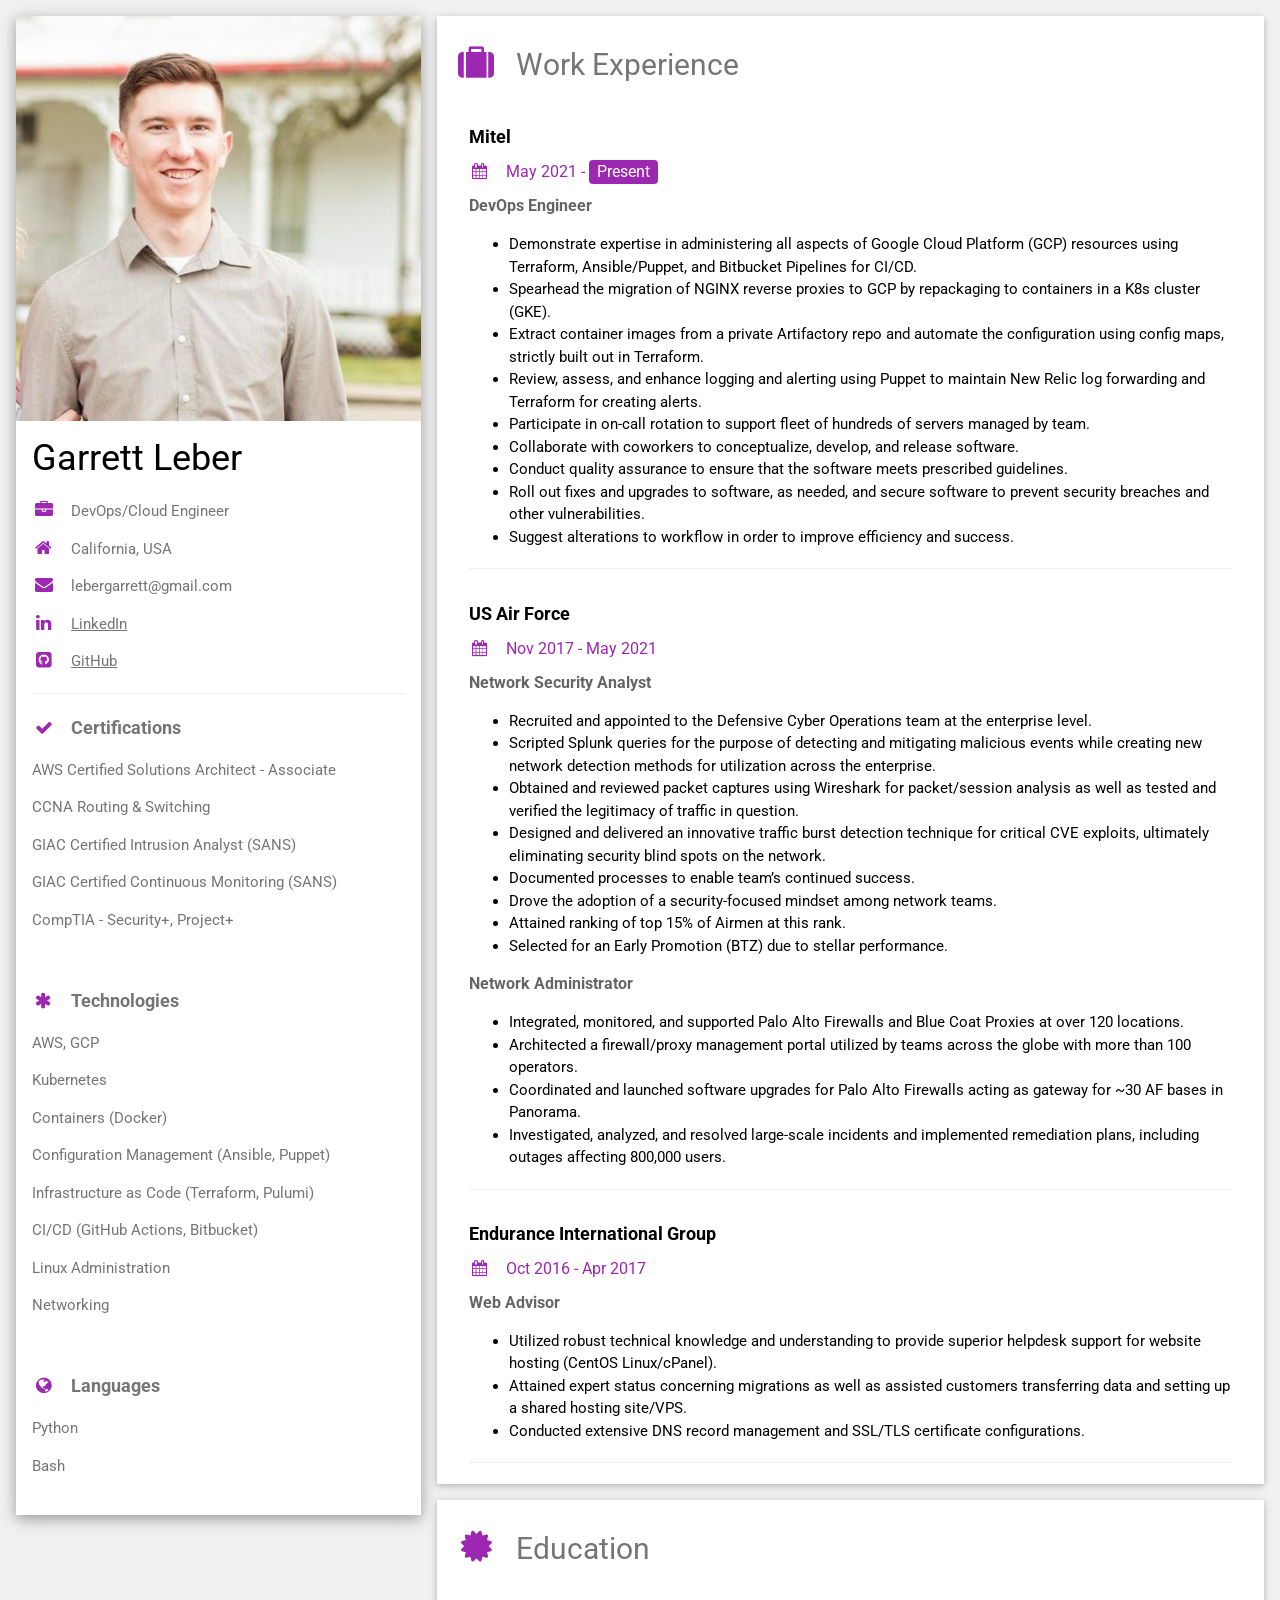
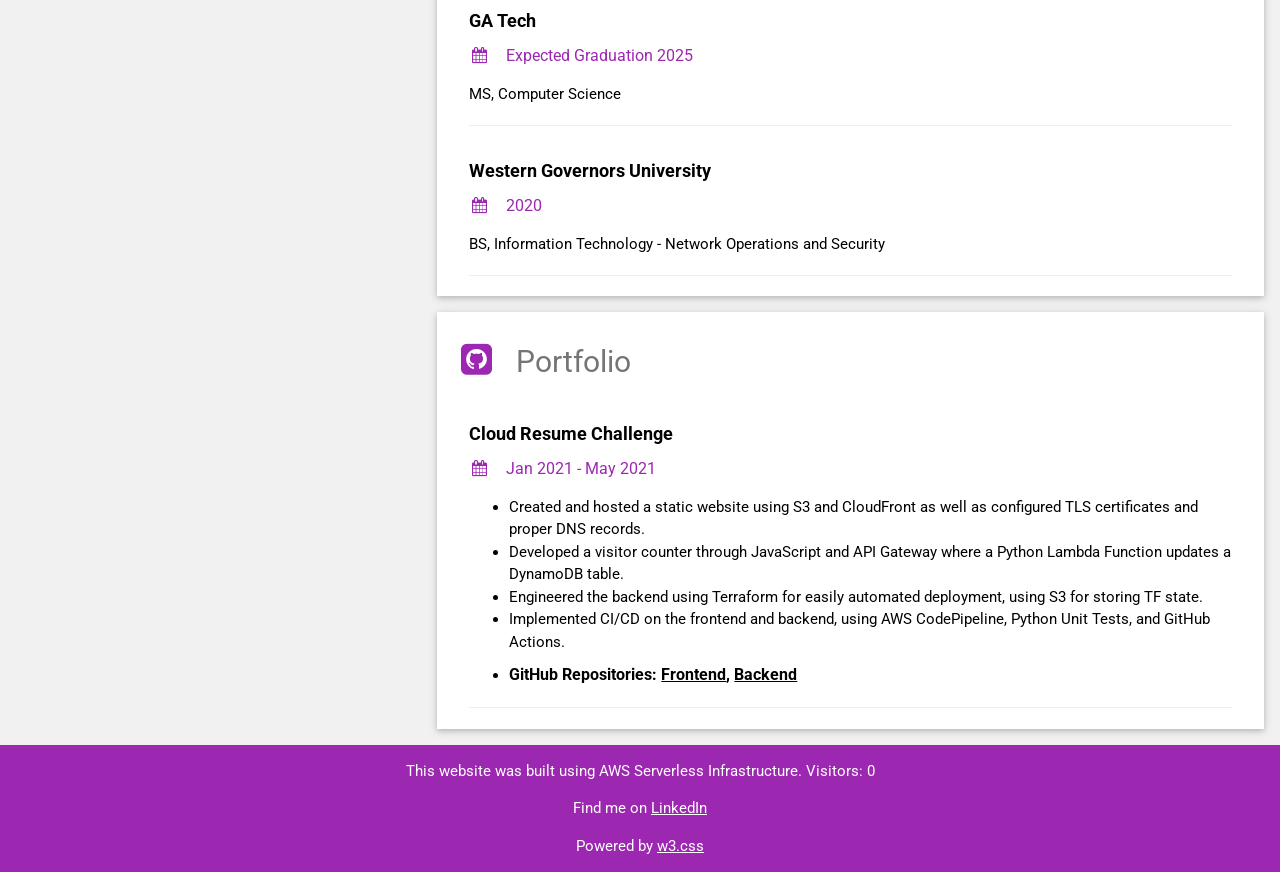
==== content/index.html @ 7057dd8e "First commit" ====
<!DOCTYPE html>
<html>
<title>Garrett Leber</title>
<meta charset="UTF-8">
<meta name="viewport" content="width=device-width, initial-scale=1">
<link rel="stylesheet" href="https://www.w3schools.com/w3css/4/w3.css">
<link rel='stylesheet' href='https://fonts.googleapis.com/css?family=Roboto'>
<link rel="stylesheet" href="https://cdnjs.cloudflare.com/ajax/libs/font-awesome/4.7.0/css/font-awesome.min.css">
<style>
html,body,h1,h2,h3,h4,h5,h6 {font-family: "Roboto", sans-serif}
</style>
<body class="w3-light-grey">

<!-- Page Container -->
<div class="w3-content w3-margin-top" style="max-width:1400px;">

  <!-- The Grid -->
  <div class="w3-row-padding">
  
    <!-- Left Column -->
    <div class="w3-third">
    
      <div class="w3-white w3-text-grey w3-card-4">
        <div class="w3-display-container">
          <img src="./avatar.jpg" style="width:100%" alt="Avatar">
        </div>
        <div class="w3-container">
          <div class="w3-text-black">
            <h1>Garrett Leber</h1>
          </div>
          <p><i class="fa fa-briefcase fa-fw w3-margin-right w3-large w3-text-purple"></i>DevOps/Cloud Engineer</p>
          <p><i class="fa fa-home fa-fw w3-margin-right w3-large w3-text-purple"></i>California, USA</p>
          <p><i class="fa fa-envelope fa-fw w3-margin-right w3-large w3-text-purple"></i>lebergarrett@gmail.com</p>
          <p><i class="fa fa-linkedin fa-fw w3-margin-right w3-large w3-text-purple"></i><a href="https://www.linkedin.com/in/garrettleber/" target="_blank">LinkedIn</a></p>
          <p><i class="fa fa-github-square fa-fw w3-margin-right w3-large w3-text-purple"></i><a href="https://github.com/lebergarrett" target="_blank">GitHub</a></p>
          <hr>

          <p class="w3-large"><b><i class="fa fa-check fa-fw w3-margin-right w3-text-purple"></i>Certifications</b></p>
          <p>AWS Certified Solutions Architect - Associate</p>
          <p>CCNA Routing & Switching</p>
          <p>GIAC Certified Intrusion Analyst (SANS)</p>
          <p>GIAC Certified Continuous Monitoring (SANS)</p>
          <p>CompTIA - Security+, Project+</p>
          <br>
          
          <p class="w3-large"><b><i class="fa fa-asterisk fa-fw w3-margin-right w3-text-purple"></i>Technologies</b></p>
          <p>AWS, GCP</p>
          <p>Kubernetes</p>
          <p>Containers (Docker)</p>
          <p>Configuration Management (Ansible, Puppet)</p>
          <p>Infrastructure as Code (Terraform, Pulumi)</p>
          <p>CI/CD (GitHub Actions, Bitbucket)</p>
          <p>Linux Administration</p>
          <p>Networking</p>
          <br>
          
          <p class="w3-large w3-text-theme"><b><i class="fa fa-globe fa-fw w3-margin-right w3-text-purple"></i>Languages</b></p>
          <p>Python</p>
          <p>Bash</p>
          <br>
        </div>
      </div><br>

    <!-- End Left Column -->
    </div>

    <!-- Right Column -->
    <div class="w3-twothird">
    
      <div class="w3-container w3-card w3-white w3-margin-bottom">
        <h2 class="w3-text-grey w3-padding-16"><i class="fa fa-suitcase fa-fw w3-margin-right w3-xxlarge w3-text-purple"></i>Work Experience</h2>
        <div class="w3-container">
          <h5 class="w3-text-black"><b>Mitel</b></h5>
          <h6 class="w3-text-purple"><i class="fa fa-calendar fa-fw w3-margin-right"></i>May 2021 - <span class="w3-tag w3-purple w3-round">Present</span></h6>
          <h6 class="w3-opacity"><b>DevOps Engineer</b></h6>
          <ul>
            <li>Demonstrate expertise in administering all aspects of Google Cloud Platform (GCP) resources using Terraform, Ansible/Puppet, and Bitbucket Pipelines for CI/CD.</li>
            <li>Spearhead the migration of NGINX reverse proxies to GCP by repackaging to containers in a K8s cluster (GKE).</li>
            <li>Extract container images from a private Artifactory repo and automate the configuration using config maps, strictly built out in Terraform.</li>
            <li>Review, assess, and enhance logging and alerting using Puppet to maintain New Relic log forwarding and Terraform for creating alerts.</li>
            <li>Participate in on-call rotation to support fleet of hundreds of servers managed by team.</li>
            <li>Collaborate with coworkers to conceptualize, develop, and release software.</li>
            <li>Conduct quality assurance to ensure that the software meets prescribed guidelines.</li>
            <li>Roll out fixes and upgrades to software, as needed, and secure software to prevent security breaches and other vulnerabilities.</li>
            <li>Suggest alterations to workflow in order to improve efficiency and success.</li>
          </ul>
		      <hr>
        </div>
        <div class="w3-container">
          <h5 class="w3-text-black"><b>US Air Force</b></h5>
          <h6 class="w3-text-purple"><i class="fa fa-calendar fa-fw w3-margin-right"></i>Nov 2017 - May 2021</h6>
          <h6 class="w3-opacity"><b>Network Security Analyst</b></h6>
          <ul>
          <li>Recruited and appointed to the Defensive Cyber Operations team at the enterprise level.</li>
          <li>Scripted Splunk queries for the purpose of detecting and mitigating malicious events while creating new network detection methods for utilization across the enterprise.</li>
          <li>Obtained and reviewed packet captures using Wireshark for packet/session analysis as well as tested and verified the legitimacy of traffic in question.</li>
          <li>Designed and delivered an innovative traffic burst detection technique for critical CVE exploits, ultimately eliminating security blind spots on the network.</li>
          <li>Documented processes to enable team’s continued success.</li>
          <li>Drove the adoption of a security-focused mindset among network teams.</li>
          <li>Attained ranking of top 15% of Airmen at this rank.</li>
          <li>Selected for an Early Promotion (BTZ) due to stellar performance.</li>
          </ul>
          <h6 class="w3-opacity"><b>Network Administrator</b></h6>
          <ul>
          <li>Integrated, monitored, and supported Palo Alto Firewalls and Blue Coat Proxies at over 120 locations.</li>
          <li>Architected a firewall/proxy management portal utilized by teams across the globe with more than 100 operators.</li>
          <li>Coordinated and launched software upgrades for Palo Alto Firewalls acting as gateway for ~30 AF bases in Panorama.</li>
          <li>Investigated, analyzed, and resolved large-scale incidents and implemented remediation plans, including outages affecting 800,000 users.</li>
          </ul>
          <hr>
        </div>
        <div class="w3-container">
          <h5 class="w3-text-black"><b>Endurance International Group</b></h5>
          <h6 class="w3-text-purple"><i class="fa fa-calendar fa-fw w3-margin-right"></i>Oct 2016 - Apr 2017</h6>
          <h6 class="w3-opacity"><b>Web Advisor</b></h6>
          <ul>
          <li>Utilized robust technical knowledge and understanding to provide superior helpdesk support for website hosting (CentOS Linux/cPanel).</li>
          <li>Attained expert status concerning migrations as well as assisted customers transferring data and setting up a shared hosting site/VPS.</li>
          <li>Conducted extensive DNS record management and SSL/TLS certificate configurations.</li>
          </ul>
		      <hr>
        </div>
      </div>

      <div class="w3-container w3-card w3-white w3-margin-bottom">
        <h2 class="w3-text-grey w3-padding-16"><i class="fa fa-certificate fa-fw w3-margin-right w3-xxlarge w3-text-purple"></i>Education</h2>
        <div class="w3-container">
          <h5 class="w3-text-black"><b>GA Tech</b></h5>
          <h6 class="w3-text-purple"><i class="fa fa-calendar fa-fw w3-margin-right"></i>Expected Graduation 2025</h6>
          <p>MS, Computer Science</p>
          <hr>
        </div>
        <div class="w3-container">
          <h5 class="w3-text-black"><b>Western Governors University</b></h5>
          <h6 class="w3-text-purple"><i class="fa fa-calendar fa-fw w3-margin-right"></i>2020</h6>
          <p>BS, Information Technology - Network Operations and Security</p>
          <hr>
        </div>
      </div>

      <div class="w3-container w3-card w3-white">
        <h2 class="w3-text-grey w3-padding-16"><i class="fa fa-github-square fa-fw w3-margin-right w3-xxlarge w3-text-purple"></i>Portfolio</h2>
        <div class="w3-container">
          <h5 class="w3-text-black"><b>Cloud Resume Challenge </b></h5>
          <h6 class="w3-text-purple"><i class="fa fa-calendar fa-fw w3-margin-right"></i>Jan 2021 - May 2021</h6>
          <ul>
            <li>Created and hosted a static website using S3 and CloudFront as well as configured TLS certificates and proper DNS records.</li>
            <li>Developed a visitor counter through JavaScript and API Gateway where a Python Lambda Function updates a DynamoDB table.</li>
            <li>Engineered the backend using Terraform for easily automated deployment, using S3 for storing TF state.</li>
            <li>Implemented CI/CD on the frontend and backend, using AWS CodePipeline, Python Unit Tests, and GitHub Actions.</li>
            <li><h6 class="w3-text-black"><b>GitHub Repositories: <a href="https://github.com/lebergarrett/garrettleber-frontend" target="_blank">Frontend</a>, <a href="https://github.com/lebergarrett/garrettleber-backend" target="_blank">Backend</a></b></h6></li>
            </ul>
            <hr>
        </div>
      </div>

    <!-- End Right Column -->
    </div>
    
  <!-- End Grid -->
  </div>
  
  <!-- End Page Container -->
</div>

<footer class="w3-container w3-purple w3-center w3-margin-top">
  <p>This website was built using AWS Serverless Infrastructure. Visitors: <span id="hits">0</span></p>
  <p>Find me on <a href="https://www.linkedin.com/in/garrettleber/" target="_blank">LinkedIn</a></p>
  <p>Powered by <a href="https://www.w3schools.com/w3css/default.asp" target="_blank">w3.css</a></p>
</footer>

<script src="./counter.js"></script>
</body>
</html>
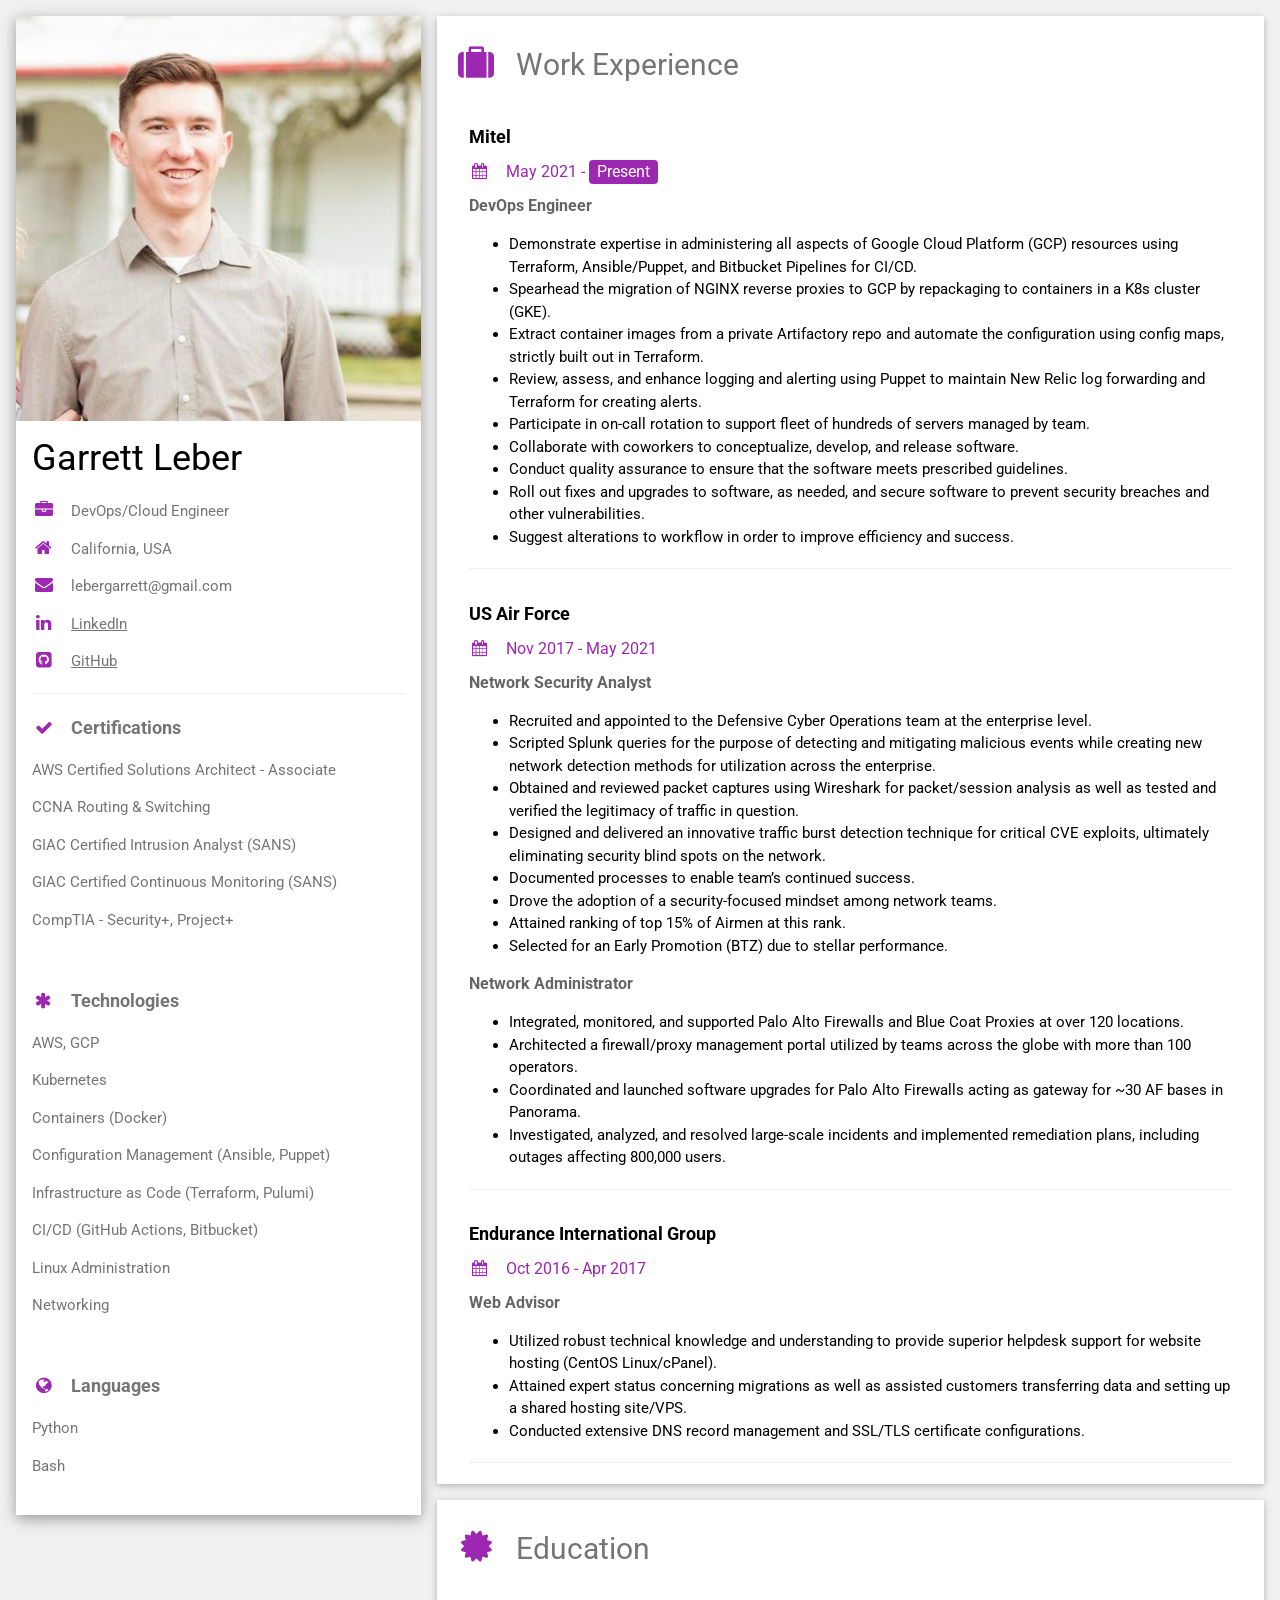
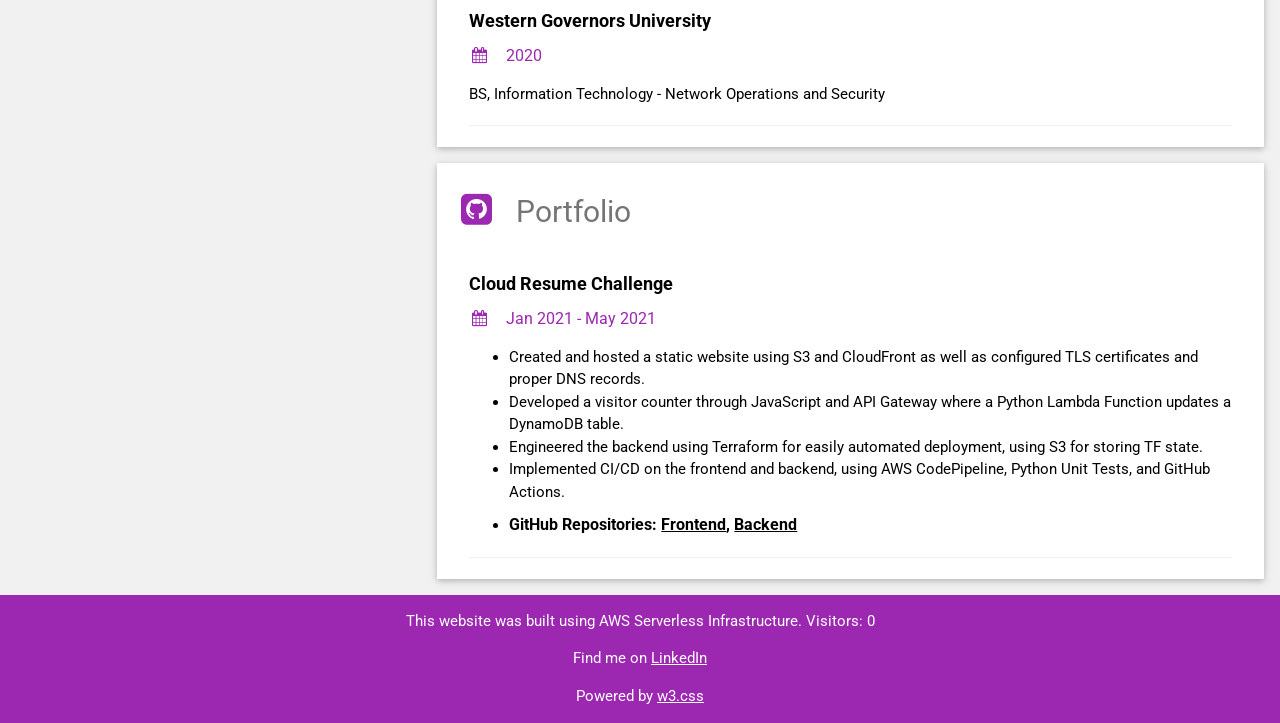
==== commit 4530b397: "Updating Education" ====
--- a/content/index.html
+++ b/content/index.html
@@ -125,12 +125,6 @@
       <div class="w3-container w3-card w3-white w3-margin-bottom">
         <h2 class="w3-text-grey w3-padding-16"><i class="fa fa-certificate fa-fw w3-margin-right w3-xxlarge w3-text-purple"></i>Education</h2>
         <div class="w3-container">
-          <h5 class="w3-text-black"><b>GA Tech</b></h5>
-          <h6 class="w3-text-purple"><i class="fa fa-calendar fa-fw w3-margin-right"></i>Expected Graduation 2025</h6>
-          <p>MS, Computer Science</p>
-          <hr>
-        </div>
-        <div class="w3-container">
           <h5 class="w3-text-black"><b>Western Governors University</b></h5>
           <h6 class="w3-text-purple"><i class="fa fa-calendar fa-fw w3-margin-right"></i>2020</h6>
           <p>BS, Information Technology - Network Operations and Security</p>
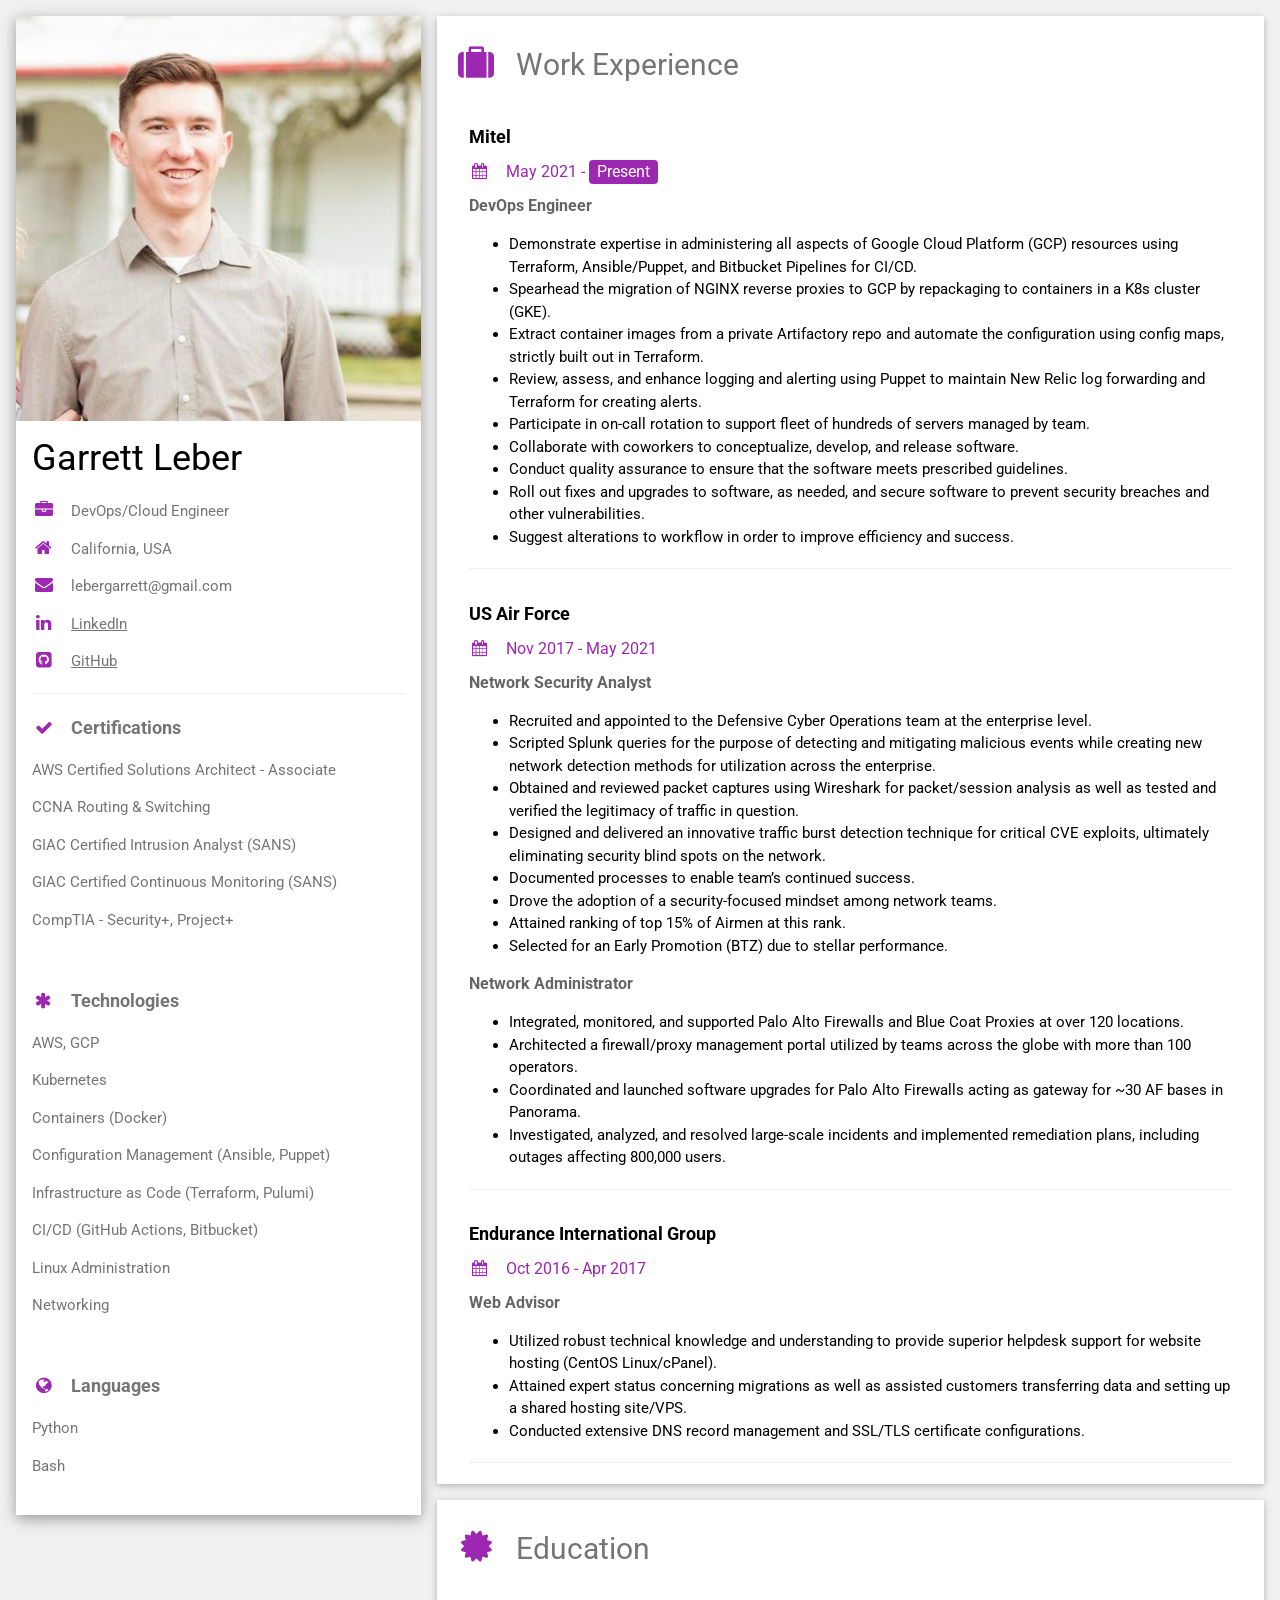
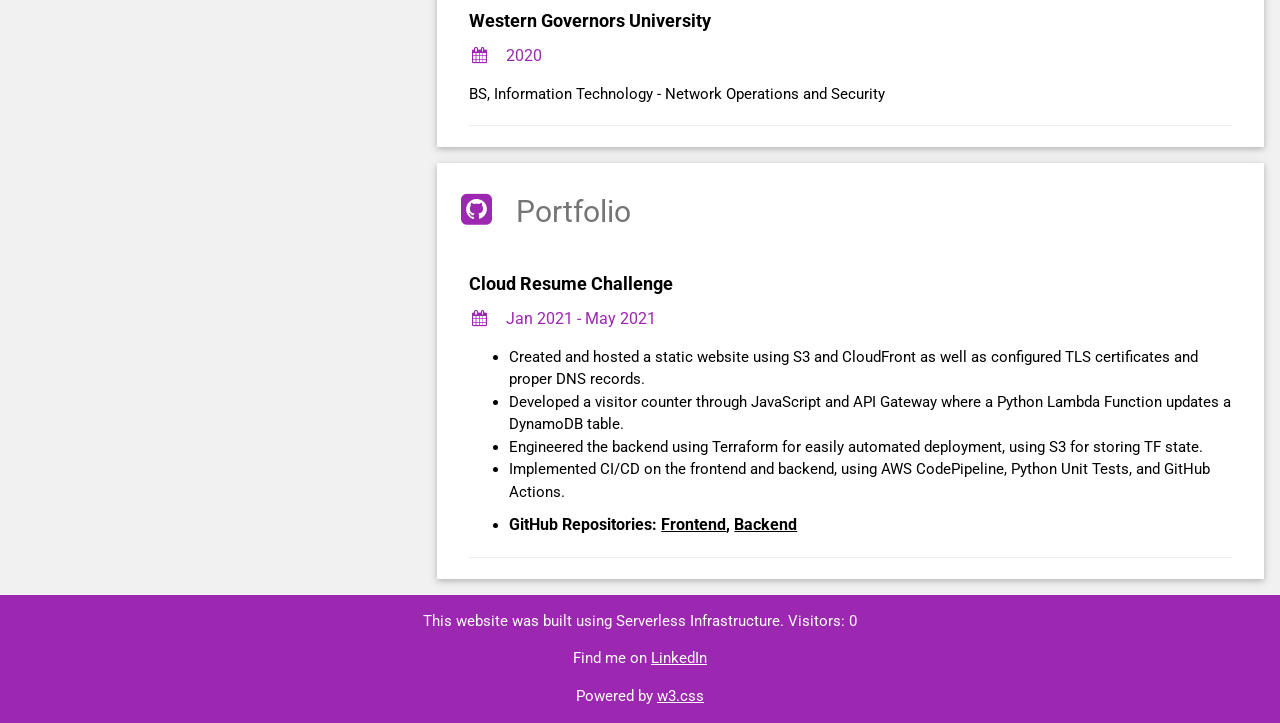
==== commit f12de980: "Remove AWS from footer" ====
--- a/content/index.html
+++ b/content/index.html
@@ -158,7 +158,7 @@
 </div>
 
 <footer class="w3-container w3-purple w3-center w3-margin-top">
-  <p>This website was built using AWS Serverless Infrastructure. Visitors: <span id="hits">0</span></p>
+  <p>This website was built using Serverless Infrastructure. Visitors: <span id="hits">0</span></p>
   <p>Find me on <a href="https://www.linkedin.com/in/garrettleber/" target="_blank">LinkedIn</a></p>
   <p>Powered by <a href="https://www.w3schools.com/w3css/default.asp" target="_blank">w3.css</a></p>
 </footer>
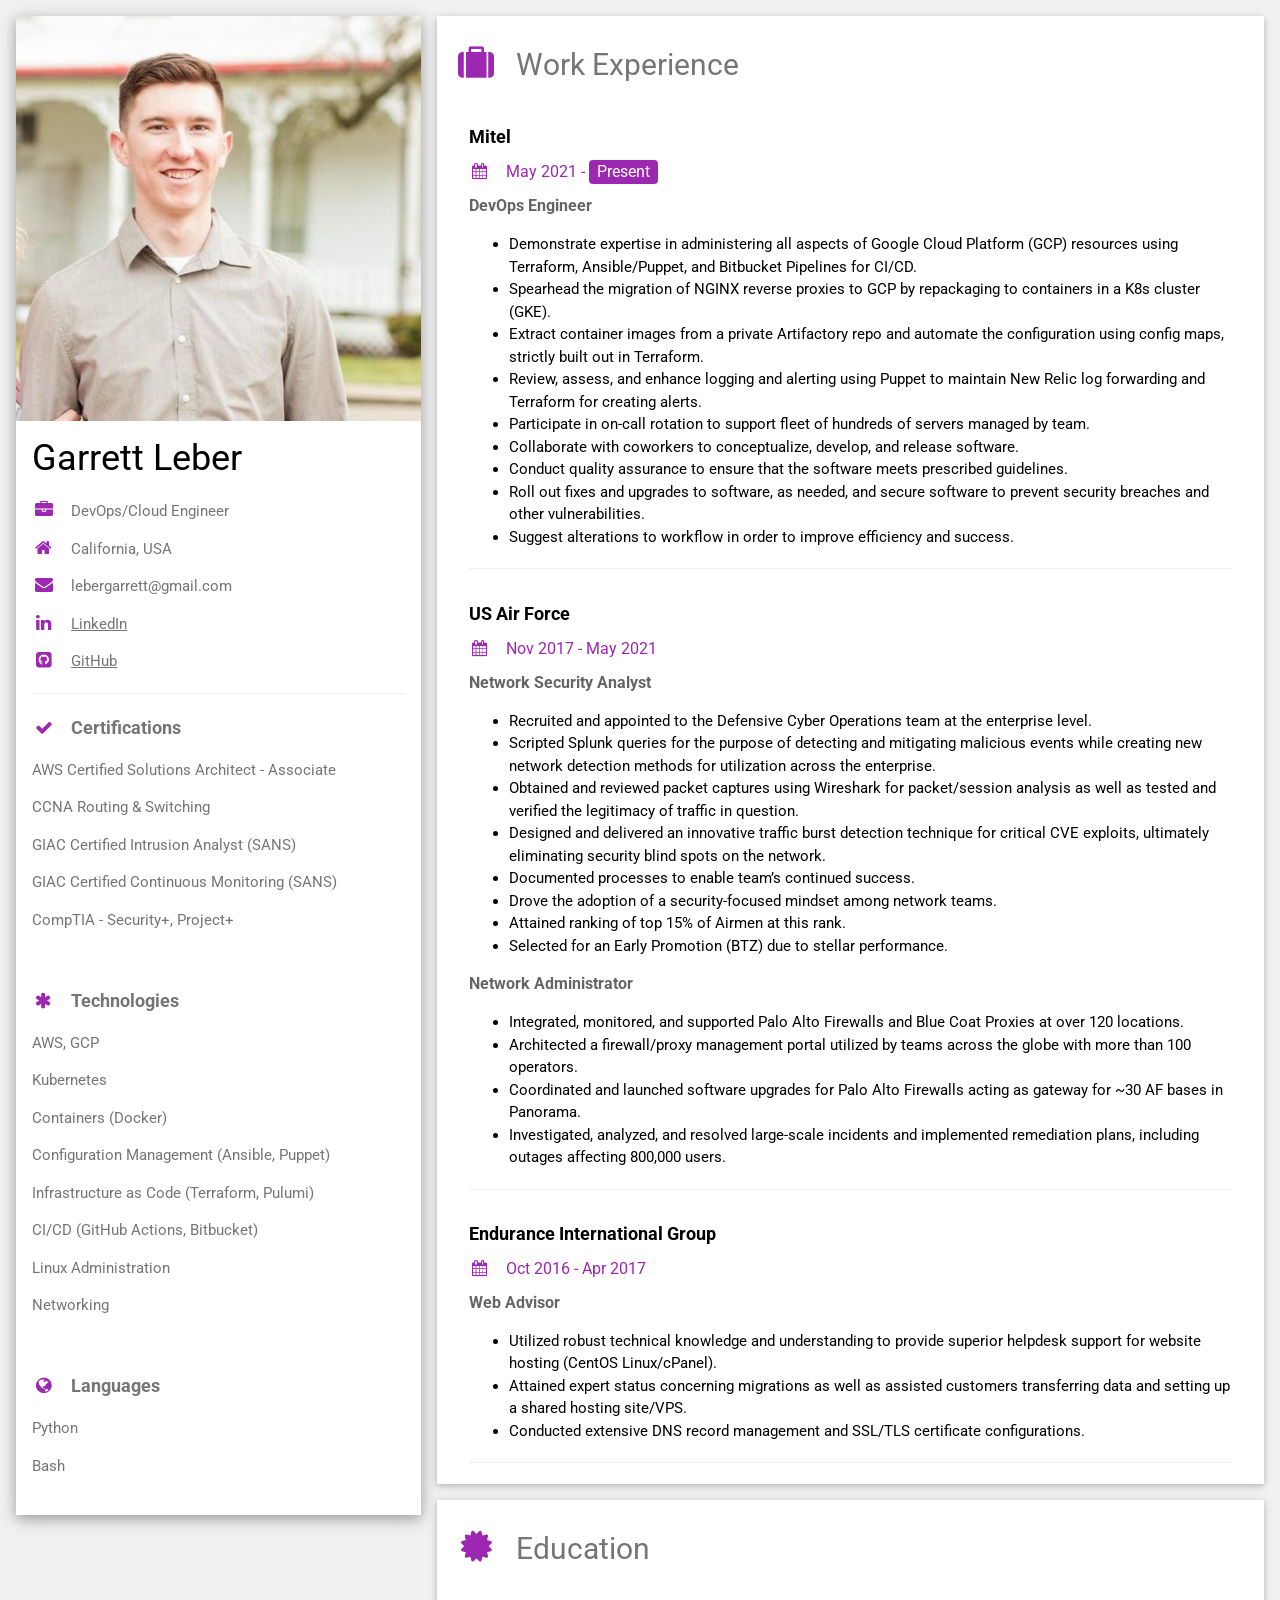
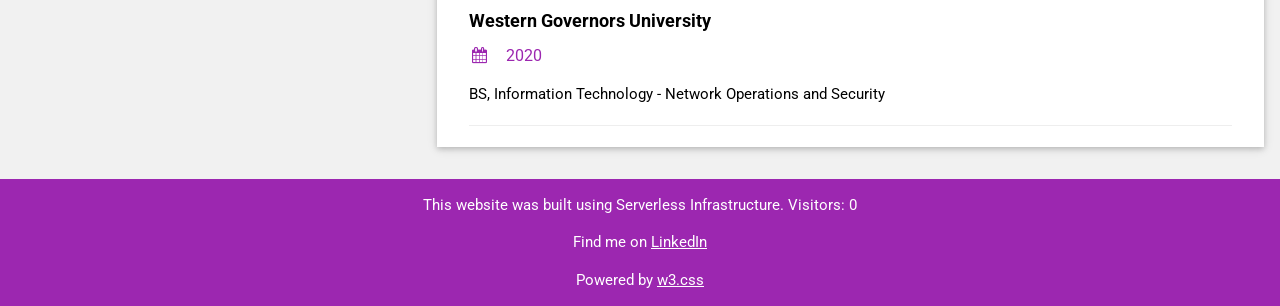
==== commit 4291a30a: "Removing portfolio section" ====
--- a/content/index.html
+++ b/content/index.html
@@ -132,22 +132,6 @@
         </div>
       </div>
 
-      <div class="w3-container w3-card w3-white">
-        <h2 class="w3-text-grey w3-padding-16"><i class="fa fa-github-square fa-fw w3-margin-right w3-xxlarge w3-text-purple"></i>Portfolio</h2>
-        <div class="w3-container">
-          <h5 class="w3-text-black"><b>Cloud Resume Challenge </b></h5>
-          <h6 class="w3-text-purple"><i class="fa fa-calendar fa-fw w3-margin-right"></i>Jan 2021 - May 2021</h6>
-          <ul>
-            <li>Created and hosted a static website using S3 and CloudFront as well as configured TLS certificates and proper DNS records.</li>
-            <li>Developed a visitor counter through JavaScript and API Gateway where a Python Lambda Function updates a DynamoDB table.</li>
-            <li>Engineered the backend using Terraform for easily automated deployment, using S3 for storing TF state.</li>
-            <li>Implemented CI/CD on the frontend and backend, using AWS CodePipeline, Python Unit Tests, and GitHub Actions.</li>
-            <li><h6 class="w3-text-black"><b>GitHub Repositories: <a href="https://github.com/lebergarrett/garrettleber-frontend" target="_blank">Frontend</a>, <a href="https://github.com/lebergarrett/garrettleber-backend" target="_blank">Backend</a></b></h6></li>
-            </ul>
-            <hr>
-        </div>
-      </div>
-
     <!-- End Right Column -->
     </div>
     
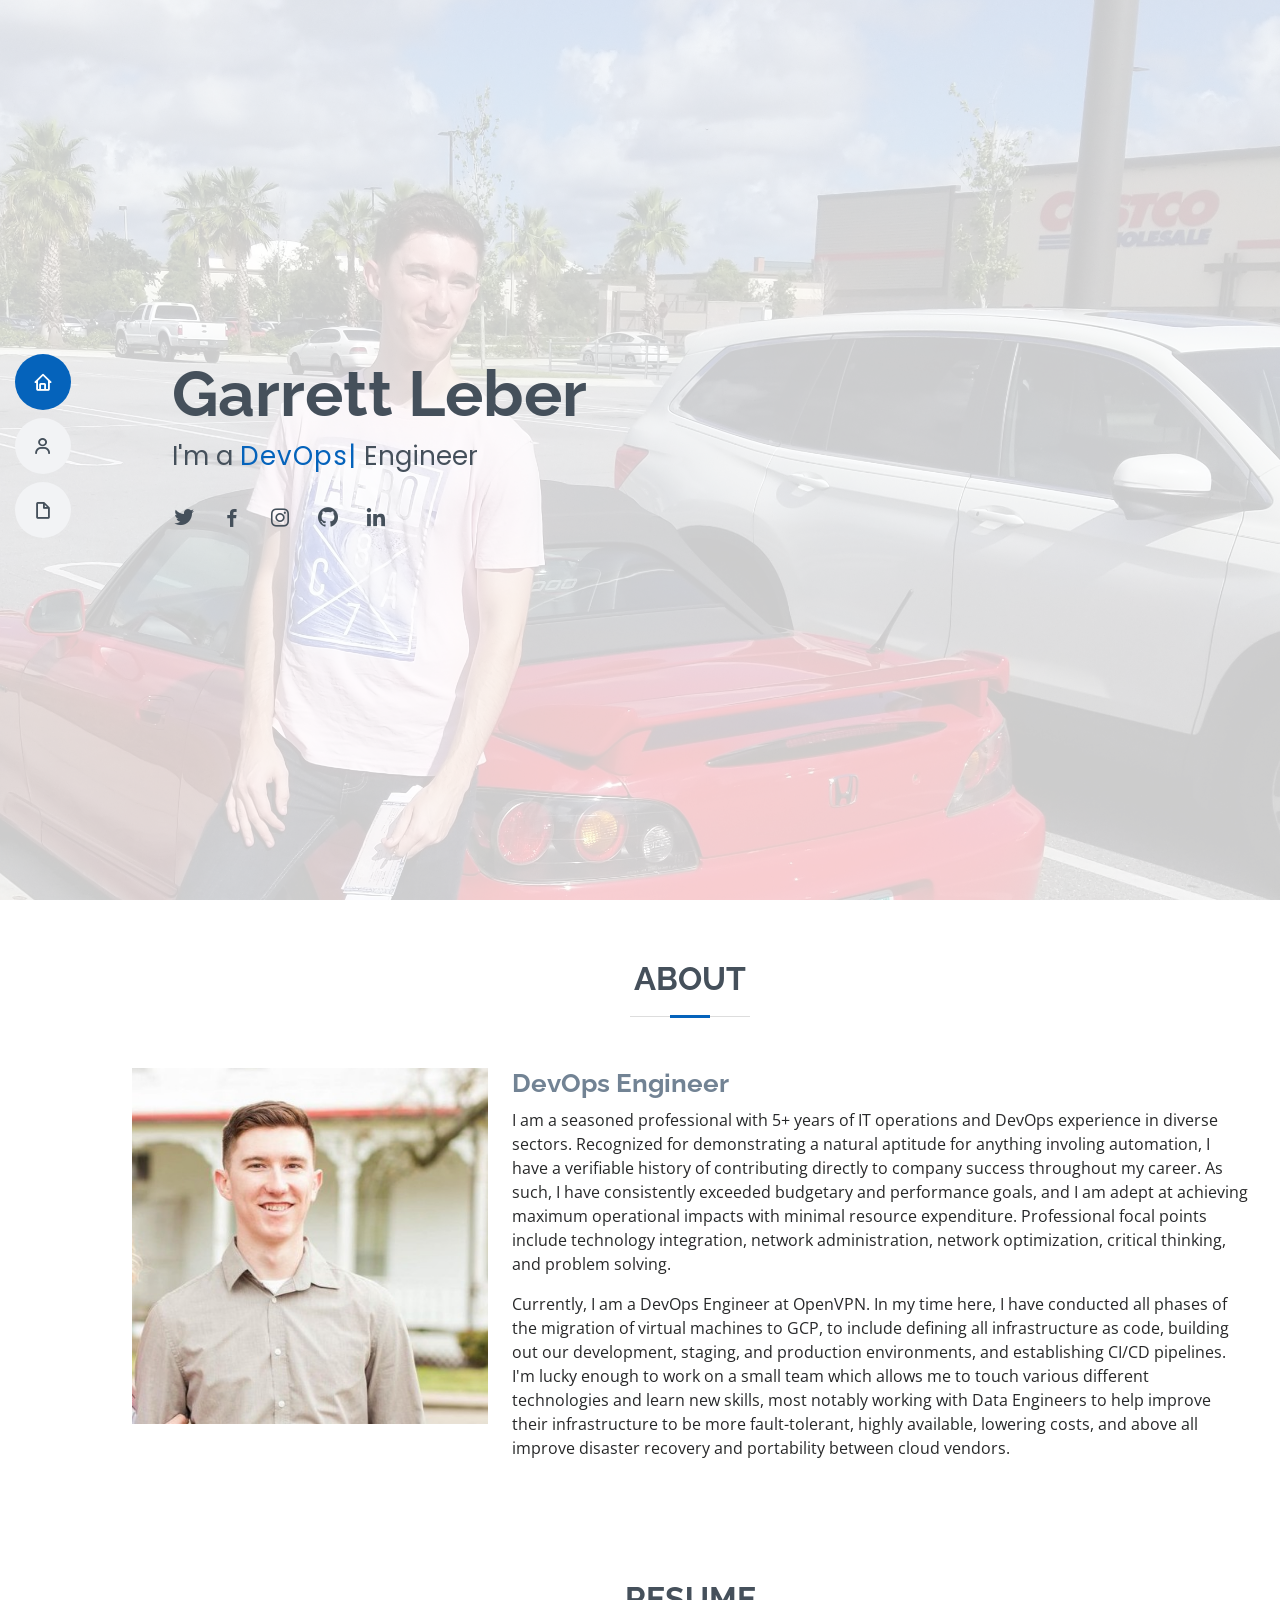
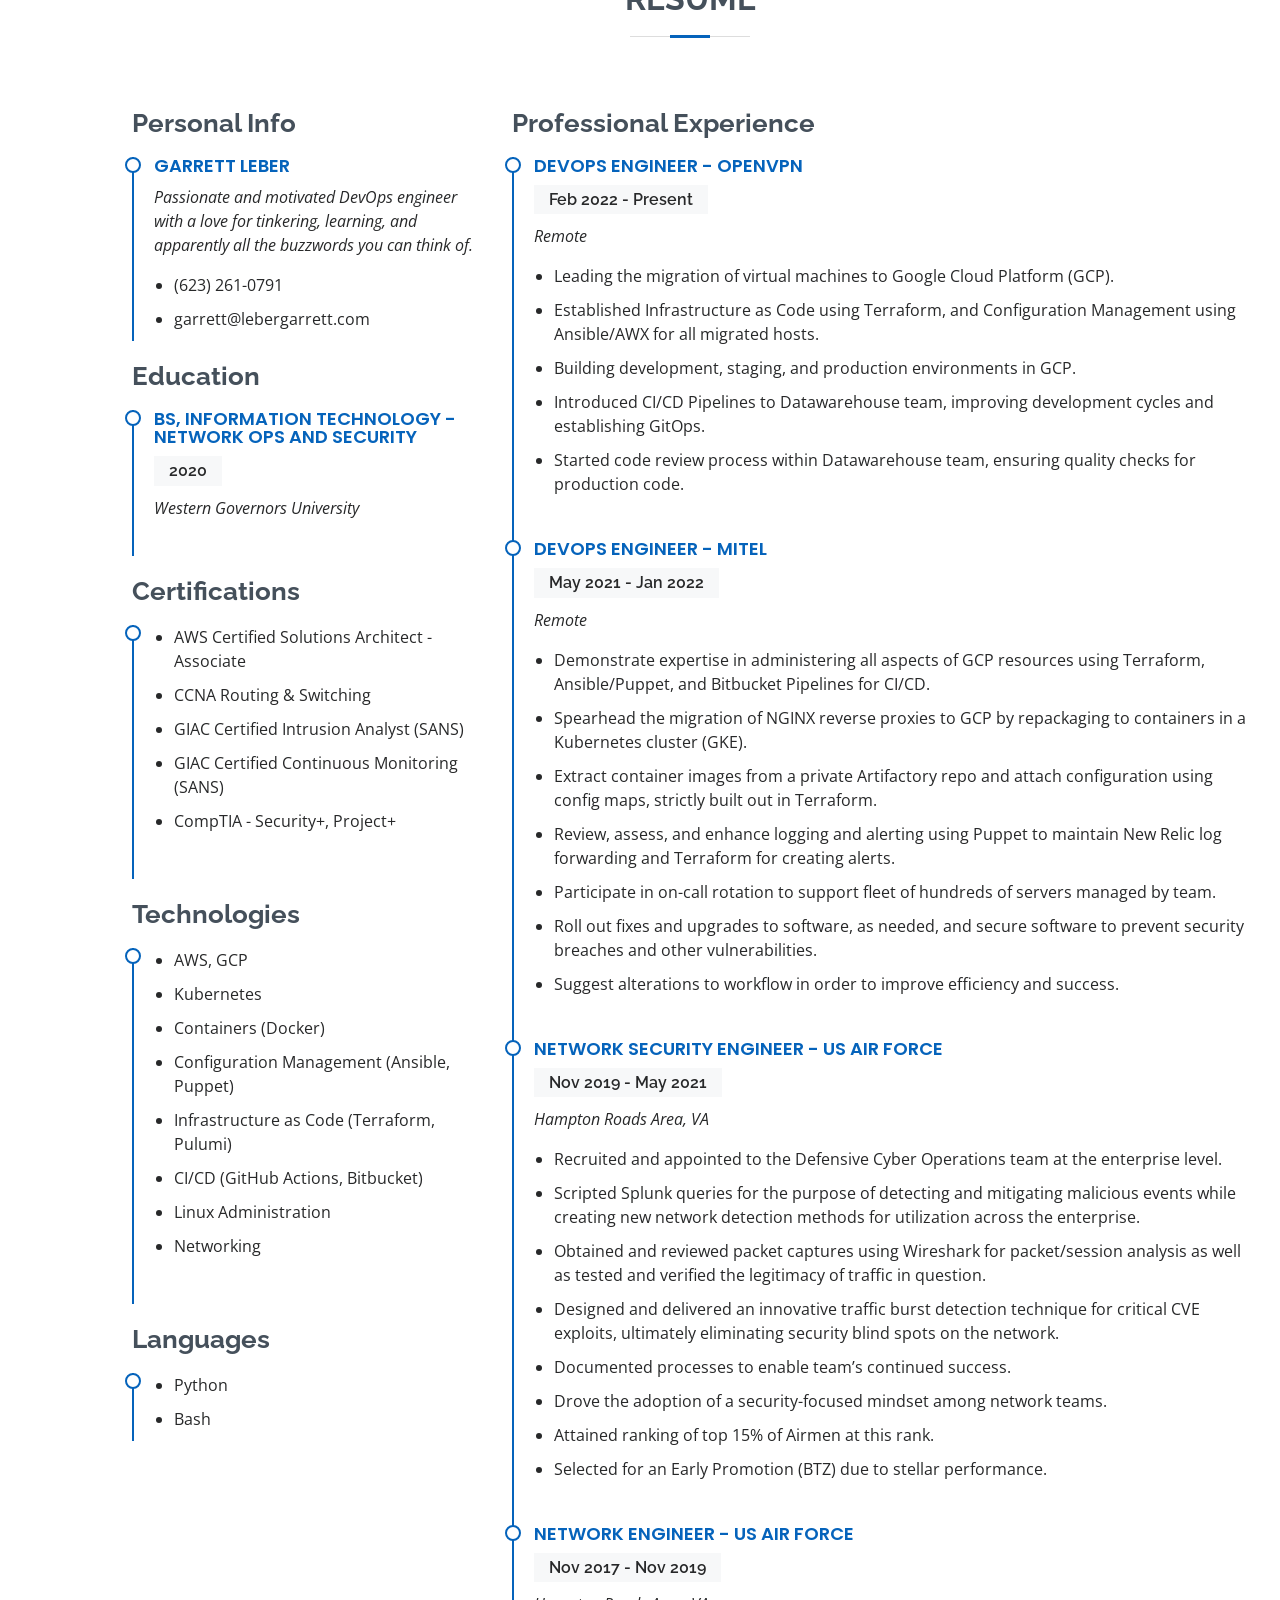
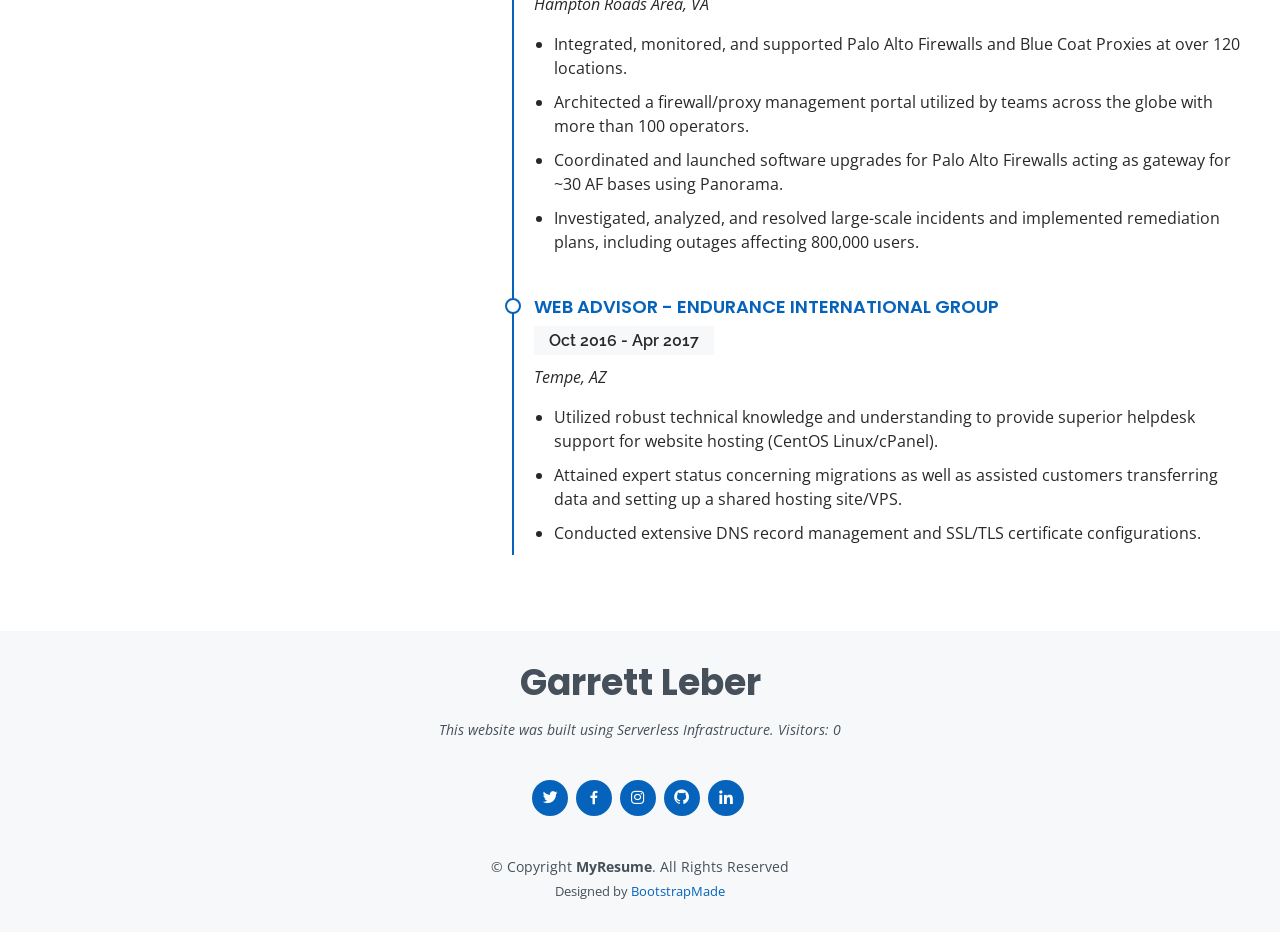
==== commit efdaaad8: "Complete refresh of website" ====
--- a/content/index.html
+++ b/content/index.html
@@ -1,152 +1,278 @@
 <!DOCTYPE html>
-<html>
-<title>Garrett Leber</title>
-<meta charset="UTF-8">
-<meta name="viewport" content="width=device-width, initial-scale=1">
-<link rel="stylesheet" href="https://www.w3schools.com/w3css/4/w3.css">
-<link rel='stylesheet' href='https://fonts.googleapis.com/css?family=Roboto'>
-<link rel="stylesheet" href="https://cdnjs.cloudflare.com/ajax/libs/font-awesome/4.7.0/css/font-awesome.min.css">
-<style>
-html,body,h1,h2,h3,h4,h5,h6 {font-family: "Roboto", sans-serif}
-</style>
-<body class="w3-light-grey">
-
-<!-- Page Container -->
-<div class="w3-content w3-margin-top" style="max-width:1400px;">
-
-  <!-- The Grid -->
-  <div class="w3-row-padding">
-  
-    <!-- Left Column -->
-    <div class="w3-third">
-    
-      <div class="w3-white w3-text-grey w3-card-4">
-        <div class="w3-display-container">
-          <img src="./avatar.jpg" style="width:100%" alt="Avatar">
-        </div>
-        <div class="w3-container">
-          <div class="w3-text-black">
-            <h1>Garrett Leber</h1>
-          </div>
-          <p><i class="fa fa-briefcase fa-fw w3-margin-right w3-large w3-text-purple"></i>DevOps/Cloud Engineer</p>
-          <p><i class="fa fa-home fa-fw w3-margin-right w3-large w3-text-purple"></i>California, USA</p>
-          <p><i class="fa fa-envelope fa-fw w3-margin-right w3-large w3-text-purple"></i>lebergarrett@gmail.com</p>
-          <p><i class="fa fa-linkedin fa-fw w3-margin-right w3-large w3-text-purple"></i><a href="https://www.linkedin.com/in/garrettleber/" target="_blank">LinkedIn</a></p>
-          <p><i class="fa fa-github-square fa-fw w3-margin-right w3-large w3-text-purple"></i><a href="https://github.com/lebergarrett" target="_blank">GitHub</a></p>
-          <hr>
-
-          <p class="w3-large"><b><i class="fa fa-check fa-fw w3-margin-right w3-text-purple"></i>Certifications</b></p>
-          <p>AWS Certified Solutions Architect - Associate</p>
-          <p>CCNA Routing & Switching</p>
-          <p>GIAC Certified Intrusion Analyst (SANS)</p>
-          <p>GIAC Certified Continuous Monitoring (SANS)</p>
-          <p>CompTIA - Security+, Project+</p>
-          <br>
-          
-          <p class="w3-large"><b><i class="fa fa-asterisk fa-fw w3-margin-right w3-text-purple"></i>Technologies</b></p>
-          <p>AWS, GCP</p>
-          <p>Kubernetes</p>
-          <p>Containers (Docker)</p>
-          <p>Configuration Management (Ansible, Puppet)</p>
-          <p>Infrastructure as Code (Terraform, Pulumi)</p>
-          <p>CI/CD (GitHub Actions, Bitbucket)</p>
-          <p>Linux Administration</p>
-          <p>Networking</p>
-          <br>
-          
-          <p class="w3-large w3-text-theme"><b><i class="fa fa-globe fa-fw w3-margin-right w3-text-purple"></i>Languages</b></p>
-          <p>Python</p>
-          <p>Bash</p>
-          <br>
-        </div>
-      </div><br>
-
-    <!-- End Left Column -->
+<html lang="en">
+
+<head>
+  <meta charset="utf-8">
+  <meta content="width=device-width, initial-scale=1.0" name="viewport">
+
+  <title>Garrett Leber</title>
+  <meta content="" name="description">
+  <meta content="" name="keywords">
+
+  <!-- Favicons -->
+  <link href="assets/img/favicon.png" rel="icon">
+  <link href="assets/img/apple-touch-icon.png" rel="apple-touch-icon">
+
+  <!-- Google Fonts -->
+  <link href="https://fonts.googleapis.com/css?family=Open+Sans:300,300i,400,400i,600,600i,700,700i|Raleway:300,300i,400,400i,500,500i,600,600i,700,700i|Poppins:300,300i,400,400i,500,500i,600,600i,700,700i" rel="stylesheet">
+
+  <!-- Vendor CSS Files -->
+  <link href="assets/vendor/aos/aos.css" rel="stylesheet">
+  <link href="assets/vendor/bootstrap/css/bootstrap.min.css" rel="stylesheet">
+  <link href="assets/vendor/bootstrap-icons/bootstrap-icons.css" rel="stylesheet">
+  <link href="assets/vendor/boxicons/css/boxicons.min.css" rel="stylesheet">
+  <link href="assets/vendor/glightbox/css/glightbox.min.css" rel="stylesheet">
+  <link href="assets/vendor/swiper/swiper-bundle.min.css" rel="stylesheet">
+
+  <!-- Template Main CSS File -->
+  <link href="assets/css/style.css" rel="stylesheet">
+
+  <!-- =======================================================
+  * Template Name: MyResume - v4.7.0
+  * Template URL: https://bootstrapmade.com/free-html-bootstrap-template-my-resume/
+  * Author: BootstrapMade.com
+  * License: https://bootstrapmade.com/license/
+  ======================================================== -->
+</head>
+
+<body>
+
+  <!-- ======= Mobile nav toggle button ======= -->
+  <!-- <button type="button" class="mobile-nav-toggle d-xl-none"><i class="bi bi-list mobile-nav-toggle"></i></button> -->
+  <i class="bi bi-list mobile-nav-toggle d-xl-none"></i>
+  <!-- ======= Header ======= -->
+  <header id="header" class="d-flex flex-column justify-content-center">
+
+    <nav id="navbar" class="navbar nav-menu">
+      <ul>
+        <li><a href="#hero" class="nav-link scrollto active"><i class="bx bx-home"></i> <span>Home</span></a></li>
+        <li><a href="#about" class="nav-link scrollto"><i class="bx bx-user"></i> <span>About</span></a></li>
+        <li><a href="#resume" class="nav-link scrollto"><i class="bx bx-file-blank"></i> <span>Resume</span></a></li>
+      </ul>
+    </nav><!-- .nav-menu -->
+
+  </header><!-- End Header -->
+
+  <!-- ======= Hero Section ======= -->
+  <section id="hero" class="d-flex flex-column justify-content-center">
+    <div class="container" data-aos="zoom-in" data-aos-delay="100">
+      <h1>Garrett Leber</h1>
+      <p>I'm a <span class="typed" data-typed-items="DevOps, Cloud, Site Reliability, Infrastructure"></span> Engineer</p>
+      <div class="social-links">
+        <a href="https://twitter.com/garrett_leber/" class="twitter"><i class="bx bxl-twitter"></i></a>
+        <a href="https://www.facebook.com/lebergarrett/" class="facebook"><i class="bx bxl-facebook"></i></a>
+        <a href="https://www.instagram.com/imkumpy/" class="instagram"><i class="bx bxl-instagram"></i></a>
+        <a href="https://github.com/lebergarrett/" class="github"><i class="bx bxl-github"></i></a>
+        <a href="https://www.linkedin.com/in/garrettleber/" class="linkedin"><i class="bx bxl-linkedin"></i></a>
+      </div>
     </div>
-
-    <!-- Right Column -->
-    <div class="w3-twothird">
-    
-      <div class="w3-container w3-card w3-white w3-margin-bottom">
-        <h2 class="w3-text-grey w3-padding-16"><i class="fa fa-suitcase fa-fw w3-margin-right w3-xxlarge w3-text-purple"></i>Work Experience</h2>
-        <div class="w3-container">
-          <h5 class="w3-text-black"><b>Mitel</b></h5>
-          <h6 class="w3-text-purple"><i class="fa fa-calendar fa-fw w3-margin-right"></i>May 2021 - <span class="w3-tag w3-purple w3-round">Present</span></h6>
-          <h6 class="w3-opacity"><b>DevOps Engineer</b></h6>
-          <ul>
-            <li>Demonstrate expertise in administering all aspects of Google Cloud Platform (GCP) resources using Terraform, Ansible/Puppet, and Bitbucket Pipelines for CI/CD.</li>
-            <li>Spearhead the migration of NGINX reverse proxies to GCP by repackaging to containers in a K8s cluster (GKE).</li>
-            <li>Extract container images from a private Artifactory repo and automate the configuration using config maps, strictly built out in Terraform.</li>
-            <li>Review, assess, and enhance logging and alerting using Puppet to maintain New Relic log forwarding and Terraform for creating alerts.</li>
-            <li>Participate in on-call rotation to support fleet of hundreds of servers managed by team.</li>
-            <li>Collaborate with coworkers to conceptualize, develop, and release software.</li>
-            <li>Conduct quality assurance to ensure that the software meets prescribed guidelines.</li>
-            <li>Roll out fixes and upgrades to software, as needed, and secure software to prevent security breaches and other vulnerabilities.</li>
-            <li>Suggest alterations to workflow in order to improve efficiency and success.</li>
-          </ul>
-		      <hr>
-        </div>
-        <div class="w3-container">
-          <h5 class="w3-text-black"><b>US Air Force</b></h5>
-          <h6 class="w3-text-purple"><i class="fa fa-calendar fa-fw w3-margin-right"></i>Nov 2017 - May 2021</h6>
-          <h6 class="w3-opacity"><b>Network Security Analyst</b></h6>
-          <ul>
-          <li>Recruited and appointed to the Defensive Cyber Operations team at the enterprise level.</li>
-          <li>Scripted Splunk queries for the purpose of detecting and mitigating malicious events while creating new network detection methods for utilization across the enterprise.</li>
-          <li>Obtained and reviewed packet captures using Wireshark for packet/session analysis as well as tested and verified the legitimacy of traffic in question.</li>
-          <li>Designed and delivered an innovative traffic burst detection technique for critical CVE exploits, ultimately eliminating security blind spots on the network.</li>
-          <li>Documented processes to enable team’s continued success.</li>
-          <li>Drove the adoption of a security-focused mindset among network teams.</li>
-          <li>Attained ranking of top 15% of Airmen at this rank.</li>
-          <li>Selected for an Early Promotion (BTZ) due to stellar performance.</li>
-          </ul>
-          <h6 class="w3-opacity"><b>Network Administrator</b></h6>
-          <ul>
-          <li>Integrated, monitored, and supported Palo Alto Firewalls and Blue Coat Proxies at over 120 locations.</li>
-          <li>Architected a firewall/proxy management portal utilized by teams across the globe with more than 100 operators.</li>
-          <li>Coordinated and launched software upgrades for Palo Alto Firewalls acting as gateway for ~30 AF bases in Panorama.</li>
-          <li>Investigated, analyzed, and resolved large-scale incidents and implemented remediation plans, including outages affecting 800,000 users.</li>
-          </ul>
-          <hr>
-        </div>
-        <div class="w3-container">
-          <h5 class="w3-text-black"><b>Endurance International Group</b></h5>
-          <h6 class="w3-text-purple"><i class="fa fa-calendar fa-fw w3-margin-right"></i>Oct 2016 - Apr 2017</h6>
-          <h6 class="w3-opacity"><b>Web Advisor</b></h6>
-          <ul>
-          <li>Utilized robust technical knowledge and understanding to provide superior helpdesk support for website hosting (CentOS Linux/cPanel).</li>
-          <li>Attained expert status concerning migrations as well as assisted customers transferring data and setting up a shared hosting site/VPS.</li>
-          <li>Conducted extensive DNS record management and SSL/TLS certificate configurations.</li>
-          </ul>
-		      <hr>
-        </div>
-      </div>
-
-      <div class="w3-container w3-card w3-white w3-margin-bottom">
-        <h2 class="w3-text-grey w3-padding-16"><i class="fa fa-certificate fa-fw w3-margin-right w3-xxlarge w3-text-purple"></i>Education</h2>
-        <div class="w3-container">
-          <h5 class="w3-text-black"><b>Western Governors University</b></h5>
-          <h6 class="w3-text-purple"><i class="fa fa-calendar fa-fw w3-margin-right"></i>2020</h6>
-          <p>BS, Information Technology - Network Operations and Security</p>
-          <hr>
-        </div>
-      </div>
-
-    <!-- End Right Column -->
+  </section><!-- End Hero -->
+
+  <main id="main">
+
+    <!-- ======= About Section ======= -->
+    <section id="about" class="about">
+      <div class="container" data-aos="fade-up">
+
+        <div class="section-title">
+          <h2>About</h2>
+        </div>
+
+        <div class="row">
+          <div class="col-lg-4">
+            <img src="assets/img/profile-img.jpg" class="img-fluid" alt="">
+          </div>
+          <div class="col-lg-8 pt-4 pt-lg-0 content">
+            <h3>DevOps Engineer</h3>
+            <p>
+              I am a seasoned professional with 5+ years of IT operations and DevOps experience in diverse sectors. Recognized for demonstrating a natural aptitude for anything involing automation, I have a verifiable history of contributing directly to company success throughout my career. As such, I have consistently exceeded budgetary and performance goals, and I am adept at achieving maximum operational impacts with minimal resource expenditure. Professional focal points include technology integration, network administration, network optimization, critical thinking, and problem solving.
+            </p>
+            <p>
+              Currently, I am a DevOps Engineer at OpenVPN. In my time here, I have conducted all phases of the migration of virtual machines to GCP, to include defining all infrastructure as code, building out our development, staging, and production environments, and establishing CI/CD pipelines. I'm lucky enough to work on a small team which allows me to touch various different technologies and learn new skills, most notably working with Data Engineers to help improve their infrastructure to be more fault-tolerant, highly available, lowering costs, and above all improve disaster recovery and portability between cloud vendors.
+            </p>
+          </div>
+        </div>
+
+      </div>
+    </section><!-- End About Section -->
+
+    <!-- ======= Resume Section ======= -->
+    <section id="resume" class="resume">
+      <div class="container" data-aos="fade-up">
+
+        <div class="section-title">
+          <h2>Resume</h2>
+        </div>
+
+        <div class="row">
+          <div class="col-lg-4">
+            <h3 class="resume-title">Personal Info</h3>
+            <div class="resume-item pb-0">
+              <h4>Garrett Leber</h4>
+              <p><em>Passionate and motivated DevOps engineer with a love for tinkering, learning, and apparently all the buzzwords you can think of.</em></p>
+              <ul>
+                <li>(623) 261-0791</li>
+                <li>garrett@lebergarrett.com</li>
+              </ul>
+            </div>
+
+            <h3 class="resume-title">Education</h3>
+            <div class="resume-item">
+              <h4>BS, Information Technology - Network Ops and Security</h4>
+              <h5>2020</h5>
+              <p><em>Western Governors University</em></p>
+            </div>
+
+            <h3 class="resume-title">Certifications</h3>
+            <div class="resume-item">
+              <ul>
+                <li>AWS Certified Solutions Architect - Associate</li>
+                <li>CCNA Routing & Switching</li>
+                <li>GIAC Certified Intrusion Analyst (SANS)</li>
+                <li>GIAC Certified Continuous Monitoring (SANS)</li>
+                <li>CompTIA - Security+, Project+</li>
+              </ul>
+            </div>
+
+            <h3 class="resume-title">Technologies</h3>
+            <div class="resume-item">
+              <ul>
+                <li>AWS, GCP</li>
+                <li>Kubernetes</li>
+                <li>Containers (Docker)</li>
+                <li>Configuration Management (Ansible, Puppet)</li>
+                <li>Infrastructure as Code (Terraform, Pulumi)</li>
+                <li>CI/CD (GitHub Actions, Bitbucket)</li>
+                <li>Linux Administration</li>
+                <li>Networking</li>
+              </ul>
+            </div>
+
+            <h3 class="resume-title">Languages</h3>
+            <div class="resume-item">
+              <ul>
+                <li>Python</li>
+                <li>Bash</li>
+              </ul>
+            </div>
+          </div>
+
+          <div class="col-lg-8">
+            <h3 class="resume-title">Professional Experience</h3>
+            <div class="resume-item">
+              <h4>DevOps Engineer - OpenVPN</h4>
+              <h5>Feb 2022 - Present</h5>
+              <p><em>Remote</em></p>
+              <ul>
+                <li>Leading the migration of virtual machines to Google Cloud Platform (GCP).</li>
+                <li>Established Infrastructure as Code using Terraform, and Configuration Management using Ansible/AWX for all migrated hosts.</li>
+                <li>Building development, staging, and production environments in GCP.</li>
+                <li>Introduced CI/CD Pipelines to Datawarehouse team, improving development cycles and establishing GitOps.</li>
+                <li>Started code review process within Datawarehouse team, ensuring quality checks for production code.</li>
+              </ul>
+            </div>
+            <div class="resume-item">
+              <h4>DevOps Engineer - Mitel</h4>
+              <h5>May 2021 - Jan 2022</h5>
+              <p><em>Remote</em></p>
+              <ul>
+                <li>Demonstrate expertise in administering all aspects of GCP resources using Terraform, Ansible/Puppet, and Bitbucket Pipelines for CI/CD.</li>
+                <li>Spearhead the migration of NGINX reverse proxies to GCP by repackaging to containers in a Kubernetes cluster (GKE).</li>
+                <li>Extract container images from a private Artifactory repo and attach configuration using config maps, strictly built out in Terraform.</li>
+                <li>Review, assess, and enhance logging and alerting using Puppet to maintain New Relic log forwarding and Terraform for creating alerts.</li>
+                <li>Participate in on-call rotation to support fleet of hundreds of servers managed by team.</li>
+                <li>Roll out fixes and upgrades to software, as needed, and secure software to prevent security breaches and other vulnerabilities.</li>
+                <li>Suggest alterations to workflow in order to improve efficiency and success.</li>
+              </ul>
+            </div>
+            <div class="resume-item">
+              <h4>Network Security Engineer - US Air Force</h4>
+              <h5>Nov 2019 - May 2021</h5>
+              <p><em>Hampton Roads Area, VA</em></p>
+              <ul>
+                <li>Recruited and appointed to the Defensive Cyber Operations team at the enterprise level.</li>
+                <li>Scripted Splunk queries for the purpose of detecting and mitigating malicious events while creating new network detection methods for utilization across the enterprise.</li>
+                <li>Obtained and reviewed packet captures using Wireshark for packet/session analysis as well as tested and verified the legitimacy of traffic in question.</li>
+                <li>Designed and delivered an innovative traffic burst detection technique for critical CVE exploits, ultimately eliminating security blind spots on the network.</li>
+                <li>Documented processes to enable team’s continued success.</li>
+                <li>Drove the adoption of a security-focused mindset among network teams.</li>
+                <li>Attained ranking of top 15% of Airmen at this rank.</li>
+                <li>Selected for an Early Promotion (BTZ) due to stellar performance.</li>
+              </ul>
+            </div>
+            <div class="resume-item">
+              <h4>Network Engineer - US Air Force</h4>
+              <h5>Nov 2017 - Nov 2019</h5>
+              <p><em>Hampton Roads Area, VA</em></p>
+              <ul>
+                <li>Integrated, monitored, and supported Palo Alto Firewalls and Blue Coat Proxies at over 120 locations.</li>
+                <li>Architected a firewall/proxy management portal utilized by teams across the globe with more than 100 operators.</li>
+                <li>Coordinated and launched software upgrades for Palo Alto Firewalls acting as gateway for ~30 AF bases using Panorama.</li>
+                <li>Investigated, analyzed, and resolved large-scale incidents and implemented remediation plans, including outages affecting 800,000 users.</li>
+              </ul>
+            </div>
+            <div class="resume-item">
+              <h4>Web Advisor - Endurance International Group</h4>
+              <h5>Oct 2016 - Apr 2017</h5>
+              <p><em>Tempe, AZ</em></p>
+              <ul>
+                <li>Utilized robust technical knowledge and understanding to provide superior helpdesk support for website hosting (CentOS Linux/cPanel).</li>
+                <li>Attained expert status concerning migrations as well as assisted customers transferring data and setting up a shared hosting site/VPS.</li>
+                <li>Conducted extensive DNS record management and SSL/TLS certificate configurations.</li>
+              </ul>
+            </div>
+          </div>
+        </div>
+
+      </div>
+    </section><!-- End Resume Section -->
+
+  </main><!-- End #main -->
+
+  <!-- ======= Footer ======= -->
+  <footer id="footer">
+    <div class="container">
+      <h3>Garrett Leber</h3>
+      <p>This website was built using Serverless Infrastructure. Visitors: <span id="hits">0</span></p>
+      <div class="social-links">
+        <a href="https://twitter.com/garrett_leber/" class="twitter"><i class="bx bxl-twitter"></i></a>
+        <a href="https://www.facebook.com/lebergarrett/" class="facebook"><i class="bx bxl-facebook"></i></a>
+        <a href="https://www.instagram.com/imkumpy/" class="instagram"><i class="bx bxl-instagram"></i></a>
+        <a href="https://github.com/lebergarrett/" class="github"><i class="bx bxl-github"></i></a>
+        <a href="https://www.linkedin.com/in/garrettleber/" class="linkedin"><i class="bx bxl-linkedin"></i></a>
+      </div>
+      <div class="copyright">
+        &copy; Copyright <strong><span>MyResume</span></strong>. All Rights Reserved
+      </div>
+      <div class="credits">
+        <!-- All the links in the footer should remain intact. -->
+        <!-- You can delete the links only if you purchased the pro version. -->
+        <!-- Licensing information: [license-url] -->
+        <!-- Purchase the pro version with working PHP/AJAX contact form: https://bootstrapmade.com/free-html-bootstrap-template-my-resume/ -->
+        Designed by <a href="https://bootstrapmade.com/">BootstrapMade</a>
+      </div>
     </div>
-    
-  <!-- End Grid -->
-  </div>
-  
-  <!-- End Page Container -->
-</div>
-
-<footer class="w3-container w3-purple w3-center w3-margin-top">
-  <p>This website was built using Serverless Infrastructure. Visitors: <span id="hits">0</span></p>
-  <p>Find me on <a href="https://www.linkedin.com/in/garrettleber/" target="_blank">LinkedIn</a></p>
-  <p>Powered by <a href="https://www.w3schools.com/w3css/default.asp" target="_blank">w3.css</a></p>
-</footer>
-
-<script src="./counter.js"></script>
+  </footer><!-- End Footer -->
+
+  <div id="preloader"></div>
+  <a href="#" class="back-to-top d-flex align-items-center justify-content-center"><i class="bi bi-arrow-up-short"></i></a>
+
+  <!-- Vendor JS Files -->
+  <script src="assets/vendor/purecounter/purecounter.js"></script>
+  <script src="assets/vendor/aos/aos.js"></script>
+  <script src="assets/vendor/bootstrap/js/bootstrap.bundle.min.js"></script>
+  <script src="assets/vendor/glightbox/js/glightbox.min.js"></script>
+  <script src="assets/vendor/isotope-layout/isotope.pkgd.min.js"></script>
+  <script src="assets/vendor/swiper/swiper-bundle.min.js"></script>
+  <script src="assets/vendor/typed.js/typed.min.js"></script>
+  <script src="assets/vendor/waypoints/noframework.waypoints.js"></script>
+
+  <!-- Template Main JS File -->
+  <script src="assets/js/main.js"></script>
+
+  <!-- Visitor Counter -->
+  <script src="./counter.js"></script>
+
 </body>
+
 </html>
--- a/content/assets/css/style.css
+++ b/content/assets/css/style.css
@@ -0,0 +1,1050 @@
+/**
+* Template Name: MyResume - v4.7.0
+* Template URL: https://bootstrapmade.com/free-html-bootstrap-template-my-resume/
+* Author: BootstrapMade.com
+* License: https://bootstrapmade.com/license/
+*/
+
+/*--------------------------------------------------------------
+# General
+--------------------------------------------------------------*/
+body {
+  font-family: "Open Sans", sans-serif;
+  color: #272829;
+}
+
+a {
+  color: #0563bb;
+  text-decoration: none;
+}
+
+a:hover {
+  color: #067ded;
+  text-decoration: none;
+}
+
+h1, h2, h3, h4, h5, h6 {
+  font-family: "Raleway", sans-serif;
+}
+
+/*--------------------------------------------------------------
+# Back to top button
+--------------------------------------------------------------*/
+.back-to-top {
+  position: fixed;
+  visibility: hidden;
+  opacity: 0;
+  right: 15px;
+  bottom: 15px;
+  z-index: 996;
+  background: #0563bb;
+  width: 40px;
+  height: 40px;
+  border-radius: 50px;
+  transition: all 0.4s;
+}
+.back-to-top i {
+  font-size: 28px;
+  color: #fff;
+  line-height: 0;
+}
+.back-to-top:hover {
+  background: #0678e3;
+  color: #fff;
+}
+.back-to-top.active {
+  visibility: visible;
+  opacity: 1;
+}
+
+/*--------------------------------------------------------------
+# Preloader
+--------------------------------------------------------------*/
+#preloader {
+  position: fixed;
+  top: 0;
+  left: 0;
+  right: 0;
+  bottom: 0;
+  z-index: 9999;
+  overflow: hidden;
+  background: #fff;
+}
+
+#preloader:before {
+  content: "";
+  position: fixed;
+  top: calc(50% - 30px);
+  left: calc(50% - 30px);
+  border: 6px solid #0563bb;
+  border-top-color: #fff;
+  border-bottom-color: #fff;
+  border-radius: 50%;
+  width: 60px;
+  height: 60px;
+  -webkit-animation: animate-preloader 1s linear infinite;
+  animation: animate-preloader 1s linear infinite;
+}
+
+@-webkit-keyframes animate-preloader {
+  0% {
+    transform: rotate(0deg);
+  }
+  100% {
+    transform: rotate(360deg);
+  }
+}
+
+@keyframes animate-preloader {
+  0% {
+    transform: rotate(0deg);
+  }
+  100% {
+    transform: rotate(360deg);
+  }
+}
+/*--------------------------------------------------------------
+# Disable aos animation delay on mobile devices
+--------------------------------------------------------------*/
+@media screen and (max-width: 768px) {
+  [data-aos-delay] {
+    transition-delay: 0 !important;
+  }
+}
+/*--------------------------------------------------------------
+# Header
+--------------------------------------------------------------*/
+#header {
+  position: fixed;
+  top: 0;
+  left: 0;
+  bottom: 0;
+  z-index: 9997;
+  transition: all 0.5s;
+  padding: 15px;
+  overflow-y: auto;
+}
+@media (max-width: 992px) {
+  #header {
+    width: 300px;
+    background: #fff;
+    border-right: 1px solid #e6e9ec;
+    left: -300px;
+  }
+}
+
+@media (min-width: 992px) {
+  #main {
+    margin-left: 100px;
+  }
+}
+/*--------------------------------------------------------------
+# Navigation Menu
+--------------------------------------------------------------*/
+/**
+* Desktop Navigation 
+*/
+.nav-menu {
+  padding: 0;
+  display: block;
+}
+.nav-menu * {
+  margin: 0;
+  padding: 0;
+  list-style: none;
+}
+.nav-menu > ul > li {
+  position: relative;
+  white-space: nowrap;
+}
+.nav-menu a, .nav-menu a:focus {
+  display: flex;
+  align-items: center;
+  color: #45505b;
+  padding: 10px 18px;
+  margin-bottom: 8px;
+  transition: 0.3s;
+  font-size: 15px;
+  border-radius: 50px;
+  background: #f2f3f5;
+  height: 56px;
+  width: 100%;
+  overflow: hidden;
+  transition: 0.3s;
+}
+.nav-menu a i, .nav-menu a:focus i {
+  font-size: 20px;
+}
+.nav-menu a span, .nav-menu a:focus span {
+  padding: 0 5px 0 7px;
+  color: #45505b;
+}
+@media (min-width: 992px) {
+  .nav-menu a, .nav-menu a:focus {
+    width: 56px;
+  }
+  .nav-menu a span, .nav-menu a:focus span {
+    display: none;
+    color: #fff;
+  }
+}
+.nav-menu a:hover, .nav-menu .active, .nav-menu .active:focus, .nav-menu li:hover > a {
+  color: #fff;
+  background: #0563bb;
+}
+.nav-menu a:hover span, .nav-menu .active span, .nav-menu .active:focus span, .nav-menu li:hover > a span {
+  color: #fff;
+}
+.nav-menu a:hover, .nav-menu li:hover > a {
+  width: 100%;
+  color: #fff;
+}
+.nav-menu a:hover span, .nav-menu li:hover > a span {
+  display: block;
+}
+
+/**
+* Mobile Navigation 
+*/
+.mobile-nav-toggle {
+  position: fixed;
+  right: 10px;
+  top: 10px;
+  z-index: 9998;
+  border: 0;
+  background: none;
+  font-size: 28px;
+  transition: all 0.4s;
+  outline: none !important;
+  line-height: 0;
+  cursor: pointer;
+  border-radius: 50px;
+  padding: 5px;
+}
+.mobile-nav-toggle i {
+  color: #45505b;
+}
+
+.mobile-nav-active {
+  overflow: hidden;
+}
+.mobile-nav-active #header {
+  left: 0;
+}
+.mobile-nav-active .mobile-nav-toggle {
+  color: #fff;
+  background-color: #0563bb;
+}
+
+/*--------------------------------------------------------------
+# Hero Section
+--------------------------------------------------------------*/
+#hero {
+  width: 100%;
+  height: 100vh;
+  background: url("../img/hero-bg.jpg") top right no-repeat;
+  background-size: cover;
+  position: relative;
+}
+@media (min-width: 992px) {
+  #hero {
+    padding-left: 160px;
+  }
+}
+#hero:before {
+  content: "";
+  background: rgba(255, 255, 255, 0.8);
+  position: absolute;
+  bottom: 0;
+  top: 0;
+  left: 0;
+  right: 0;
+}
+#hero h1 {
+  margin: 0;
+  font-size: 64px;
+  font-weight: 700;
+  line-height: 56px;
+  color: #45505b;
+}
+#hero p {
+  color: #45505b;
+  margin: 15px 0 0 0;
+  font-size: 26px;
+  font-family: "Poppins", sans-serif;
+}
+#hero p span {
+  color: #0563bb;
+  letter-spacing: 1px;
+}
+#hero .social-links {
+  margin-top: 30px;
+}
+#hero .social-links a {
+  font-size: 24px;
+  display: inline-block;
+  color: #45505b;
+  line-height: 1;
+  margin-right: 20px;
+  transition: 0.3s;
+}
+#hero .social-links a:hover {
+  color: #0563bb;
+}
+@media (max-width: 992px) {
+  #hero {
+    text-align: center;
+  }
+  #hero h1 {
+    font-size: 32px;
+    line-height: 36px;
+  }
+  #hero p {
+    margin-top: 10px;
+    font-size: 20px;
+    line-height: 24px;
+  }
+}
+
+/*--------------------------------------------------------------
+# Sections General
+--------------------------------------------------------------*/
+section {
+  padding: 60px 0;
+  overflow: hidden;
+}
+
+.section-title {
+  text-align: center;
+  padding-bottom: 30px;
+}
+.section-title h2 {
+  font-size: 32px;
+  font-weight: bold;
+  text-transform: uppercase;
+  margin-bottom: 20px;
+  padding-bottom: 20px;
+  position: relative;
+  color: #45505b;
+}
+.section-title h2::before {
+  content: "";
+  position: absolute;
+  display: block;
+  width: 120px;
+  height: 1px;
+  background: #ddd;
+  bottom: 1px;
+  left: calc(50% - 60px);
+}
+.section-title h2::after {
+  content: "";
+  position: absolute;
+  display: block;
+  width: 40px;
+  height: 3px;
+  background: #0563bb;
+  bottom: 0;
+  left: calc(50% - 20px);
+}
+.section-title p {
+  margin-bottom: 0;
+}
+
+/*--------------------------------------------------------------
+# About
+--------------------------------------------------------------*/
+.about .content h3 {
+  font-weight: 700;
+  font-size: 26px;
+  color: #728394;
+}
+.about .content ul {
+  list-style: none;
+  padding: 0;
+}
+.about .content ul li {
+  margin-bottom: 20px;
+  display: flex;
+  align-items: center;
+}
+.about .content ul strong {
+  margin-right: 10px;
+}
+.about .content ul i {
+  font-size: 16px;
+  margin-right: 5px;
+  color: #0563bb;
+  line-height: 0;
+}
+.about .content p:last-child {
+  margin-bottom: 0;
+}
+
+/*--------------------------------------------------------------
+# Facts
+--------------------------------------------------------------*/
+.facts .count-box {
+  padding: 30px 30px 25px 30px;
+  margin-top: 30px;
+  width: 100%;
+  position: relative;
+  text-align: center;
+  background: #fff;
+}
+.facts .count-box i {
+  position: absolute;
+  top: -25px;
+  left: 50%;
+  transform: translateX(-50%);
+  font-size: 24px;
+  background: #0563bb;
+  color: #fff;
+  border-radius: 50px;
+  display: inline-flex;
+  align-items: center;
+  justify-content: center;
+  width: 48px;
+  height: 48px;
+}
+.facts .count-box span {
+  font-size: 36px;
+  display: block;
+  font-weight: 600;
+  color: #011426;
+}
+.facts .count-box p {
+  padding: 0;
+  margin: 0;
+  font-family: "Raleway", sans-serif;
+  font-size: 14px;
+}
+
+/*--------------------------------------------------------------
+# Akills
+--------------------------------------------------------------*/
+.skills .progress {
+  height: 60px;
+  display: block;
+  background: none;
+  border-radius: 0;
+}
+.skills .progress .skill {
+  padding: 10px 0;
+  margin: 0;
+  text-transform: uppercase;
+  display: block;
+  font-weight: 600;
+  font-family: "Poppins", sans-serif;
+  color: #45505b;
+}
+.skills .progress .skill .val {
+  float: right;
+  font-style: normal;
+}
+.skills .progress-bar-wrap {
+  background: #f2f3f5;
+}
+.skills .progress-bar {
+  width: 1px;
+  height: 10px;
+  transition: 0.9s;
+  background-color: #0563bb;
+}
+
+/*--------------------------------------------------------------
+# Resume
+--------------------------------------------------------------*/
+.resume .resume-title {
+  font-size: 26px;
+  font-weight: 700;
+  margin-top: 20px;
+  margin-bottom: 20px;
+  color: #45505b;
+}
+.resume .resume-item {
+  padding: 0 0 20px 20px;
+  margin-top: -2px;
+  border-left: 2px solid #0563bb;
+  position: relative;
+}
+.resume .resume-item h4 {
+  line-height: 18px;
+  font-size: 18px;
+  font-weight: 600;
+  text-transform: uppercase;
+  font-family: "Poppins", sans-serif;
+  color: #0563bb;
+  margin-bottom: 10px;
+}
+.resume .resume-item h5 {
+  font-size: 16px;
+  background: #f7f8f9;
+  padding: 5px 15px;
+  display: inline-block;
+  font-weight: 600;
+  margin-bottom: 10px;
+}
+.resume .resume-item ul {
+  padding-left: 20px;
+}
+.resume .resume-item ul li {
+  padding-bottom: 10px;
+}
+.resume .resume-item:last-child {
+  padding-bottom: 0;
+}
+.resume .resume-item::before {
+  content: "";
+  position: absolute;
+  width: 16px;
+  height: 16px;
+  border-radius: 50px;
+  left: -9px;
+  top: 0;
+  background: #fff;
+  border: 2px solid #0563bb;
+}
+
+/*--------------------------------------------------------------
+# Portfolio
+--------------------------------------------------------------*/
+.portfolio .portfolio-item {
+  margin-bottom: 30px;
+}
+.portfolio #portfolio-flters {
+  padding: 0;
+  margin: 0 auto 25px auto;
+  list-style: none;
+  text-align: center;
+  background: #fff;
+  border-radius: 50px;
+  padding: 2px 15px;
+}
+.portfolio #portfolio-flters li {
+  cursor: pointer;
+  display: inline-block;
+  padding: 10px 15px;
+  font-size: 14px;
+  font-weight: 600;
+  line-height: 1;
+  text-transform: uppercase;
+  color: #272829;
+  margin-bottom: 5px;
+  transition: all 0.3s ease-in-out;
+}
+.portfolio #portfolio-flters li:hover, .portfolio #portfolio-flters li.filter-active {
+  color: #0563bb;
+}
+.portfolio #portfolio-flters li:last-child {
+  margin-right: 0;
+}
+.portfolio .portfolio-wrap {
+  transition: 0.3s;
+  position: relative;
+  overflow: hidden;
+  z-index: 1;
+  background: rgba(69, 80, 91, 0.8);
+}
+.portfolio .portfolio-wrap::before {
+  content: "";
+  background: rgba(255, 255, 255, 0.7);
+  position: absolute;
+  left: 30px;
+  right: 30px;
+  top: 30px;
+  bottom: 30px;
+  transition: all ease-in-out 0.3s;
+  z-index: 2;
+  opacity: 0;
+}
+.portfolio .portfolio-wrap .portfolio-info {
+  opacity: 0;
+  position: absolute;
+  top: 0;
+  left: 0;
+  right: 0;
+  bottom: 0;
+  text-align: center;
+  z-index: 3;
+  transition: all ease-in-out 0.3s;
+  display: flex;
+  flex-direction: column;
+  justify-content: center;
+  align-items: center;
+}
+.portfolio .portfolio-wrap .portfolio-info::before {
+  display: block;
+  content: "";
+  width: 48px;
+  height: 48px;
+  position: absolute;
+  top: 35px;
+  left: 35px;
+  border-top: 3px solid #d7dce1;
+  border-left: 3px solid #d7dce1;
+  transition: all 0.5s ease 0s;
+  z-index: 9994;
+}
+.portfolio .portfolio-wrap .portfolio-info::after {
+  display: block;
+  content: "";
+  width: 48px;
+  height: 48px;
+  position: absolute;
+  bottom: 35px;
+  right: 35px;
+  border-bottom: 3px solid #d7dce1;
+  border-right: 3px solid #d7dce1;
+  transition: all 0.5s ease 0s;
+  z-index: 9994;
+}
+.portfolio .portfolio-wrap .portfolio-info h4 {
+  font-size: 20px;
+  color: #45505b;
+  font-weight: 600;
+}
+.portfolio .portfolio-wrap .portfolio-info p {
+  color: #45505b;
+  font-size: 14px;
+  text-transform: uppercase;
+  padding: 0;
+  margin: 0;
+}
+.portfolio .portfolio-wrap .portfolio-links {
+  text-align: center;
+  z-index: 4;
+}
+.portfolio .portfolio-wrap .portfolio-links a {
+  color: #45505b;
+  margin: 0 2px;
+  font-size: 28px;
+  display: inline-block;
+  transition: 0.3s;
+}
+.portfolio .portfolio-wrap .portfolio-links a:hover {
+  color: #148af9;
+}
+.portfolio .portfolio-wrap:hover::before {
+  top: 0;
+  left: 0;
+  right: 0;
+  bottom: 0;
+  opacity: 1;
+}
+.portfolio .portfolio-wrap:hover .portfolio-info {
+  opacity: 1;
+}
+.portfolio .portfolio-wrap:hover .portfolio-info::before {
+  top: 15px;
+  left: 15px;
+}
+.portfolio .portfolio-wrap:hover .portfolio-info::after {
+  bottom: 15px;
+  right: 15px;
+}
+
+/*--------------------------------------------------------------
+# Portfolio Details
+--------------------------------------------------------------*/
+.portfolio-details {
+  padding-top: 40px;
+}
+.portfolio-details .portfolio-details-slider img {
+  width: 100%;
+}
+.portfolio-details .portfolio-details-slider .swiper-pagination {
+  margin-top: 20px;
+  position: relative;
+}
+.portfolio-details .portfolio-details-slider .swiper-pagination .swiper-pagination-bullet {
+  width: 12px;
+  height: 12px;
+  background-color: #fff;
+  opacity: 1;
+  border: 1px solid #0563bb;
+}
+.portfolio-details .portfolio-details-slider .swiper-pagination .swiper-pagination-bullet-active {
+  background-color: #0563bb;
+}
+.portfolio-details .portfolio-info {
+  padding: 30px;
+  box-shadow: 0px 0 30px rgba(69, 80, 91, 0.08);
+}
+.portfolio-details .portfolio-info h3 {
+  font-size: 22px;
+  font-weight: 700;
+  margin-bottom: 20px;
+  padding-bottom: 20px;
+  border-bottom: 1px solid #eee;
+}
+.portfolio-details .portfolio-info ul {
+  list-style: none;
+  padding: 0;
+  font-size: 15px;
+}
+.portfolio-details .portfolio-info ul li + li {
+  margin-top: 10px;
+}
+.portfolio-details .portfolio-description {
+  padding-top: 30px;
+}
+.portfolio-details .portfolio-description h2 {
+  font-size: 26px;
+  font-weight: 700;
+  margin-bottom: 20px;
+}
+.portfolio-details .portfolio-description p {
+  padding: 0;
+}
+
+/*--------------------------------------------------------------
+# Services
+--------------------------------------------------------------*/
+.services .icon-box {
+  text-align: center;
+  padding: 70px 20px 80px 20px;
+  transition: all ease-in-out 0.3s;
+  background: #fff;
+  box-shadow: 0px 5px 90px 0px rgba(110, 123, 131, 0.05);
+}
+.services .icon-box .icon {
+  margin: 0 auto;
+  width: 100px;
+  height: 100px;
+  display: flex;
+  align-items: center;
+  justify-content: center;
+  transition: ease-in-out 0.3s;
+  position: relative;
+}
+.services .icon-box .icon i {
+  font-size: 36px;
+  transition: 0.5s;
+  position: relative;
+}
+.services .icon-box .icon svg {
+  position: absolute;
+  top: 0;
+  left: 0;
+}
+.services .icon-box .icon svg path {
+  transition: 0.5s;
+  fill: #f5f5f5;
+}
+.services .icon-box h4 {
+  font-weight: 600;
+  margin: 10px 0 15px 0;
+  font-size: 22px;
+}
+.services .icon-box h4 a {
+  color: #45505b;
+  transition: ease-in-out 0.3s;
+}
+.services .icon-box p {
+  line-height: 24px;
+  font-size: 14px;
+  margin-bottom: 0;
+}
+.services .icon-box:hover {
+  border-color: #fff;
+  box-shadow: 0px 0 35px 0 rgba(0, 0, 0, 0.08);
+}
+.services .iconbox-blue i {
+  color: #47aeff;
+}
+.services .iconbox-blue:hover .icon i {
+  color: #fff;
+}
+.services .iconbox-blue:hover .icon path {
+  fill: #47aeff;
+}
+.services .iconbox-orange i {
+  color: #ffa76e;
+}
+.services .iconbox-orange:hover .icon i {
+  color: #fff;
+}
+.services .iconbox-orange:hover .icon path {
+  fill: #ffa76e;
+}
+.services .iconbox-pink i {
+  color: #e80368;
+}
+.services .iconbox-pink:hover .icon i {
+  color: #fff;
+}
+.services .iconbox-pink:hover .icon path {
+  fill: #e80368;
+}
+.services .iconbox-yellow i {
+  color: #ffbb2c;
+}
+.services .iconbox-yellow:hover .icon i {
+  color: #fff;
+}
+.services .iconbox-yellow:hover .icon path {
+  fill: #ffbb2c;
+}
+.services .iconbox-red i {
+  color: #ff5828;
+}
+.services .iconbox-red:hover .icon i {
+  color: #fff;
+}
+.services .iconbox-red:hover .icon path {
+  fill: #ff5828;
+}
+.services .iconbox-teal i {
+  color: #11dbcf;
+}
+.services .iconbox-teal:hover .icon i {
+  color: #fff;
+}
+.services .iconbox-teal:hover .icon path {
+  fill: #11dbcf;
+}
+
+/*--------------------------------------------------------------
+# Testimonials
+--------------------------------------------------------------*/
+.testimonials .section-header {
+  margin-bottom: 40px;
+}
+.testimonials .testimonials-carousel, .testimonials .testimonials-slider {
+  overflow: hidden;
+}
+.testimonials .testimonial-item {
+  text-align: center;
+}
+.testimonials .testimonial-item .testimonial-img {
+  width: 120px;
+  border-radius: 50%;
+  border: 4px solid #fff;
+  margin: 0 auto;
+}
+.testimonials .testimonial-item h3 {
+  font-size: 20px;
+  font-weight: bold;
+  margin: 10px 0 5px 0;
+  color: #111;
+}
+.testimonials .testimonial-item h4 {
+  font-size: 14px;
+  color: #999;
+  margin: 0 0 15px 0;
+}
+.testimonials .testimonial-item .quote-icon-left, .testimonials .testimonial-item .quote-icon-right {
+  color: #90c8fc;
+  font-size: 26px;
+}
+.testimonials .testimonial-item .quote-icon-left {
+  display: inline-block;
+  left: -5px;
+  position: relative;
+}
+.testimonials .testimonial-item .quote-icon-right {
+  display: inline-block;
+  right: -5px;
+  position: relative;
+  top: 10px;
+}
+.testimonials .testimonial-item p {
+  font-style: italic;
+  margin: 0 auto 15px auto;
+}
+.testimonials .swiper-pagination {
+  margin-top: 20px;
+  position: relative;
+}
+.testimonials .swiper-pagination .swiper-pagination-bullet {
+  width: 12px;
+  height: 12px;
+  background-color: #fff;
+  opacity: 1;
+  border: 1px solid #0563bb;
+}
+.testimonials .swiper-pagination .swiper-pagination-bullet-active {
+  background-color: #0563bb;
+}
+@media (min-width: 992px) {
+  .testimonials .testimonial-item p {
+    width: 80%;
+  }
+}
+
+/*--------------------------------------------------------------
+# Contact
+--------------------------------------------------------------*/
+.contact .info {
+  width: 100%;
+  background: #fff;
+}
+.contact .info i {
+  font-size: 20px;
+  color: #0563bb;
+  float: left;
+  width: 44px;
+  height: 44px;
+  background: #eef7ff;
+  display: flex;
+  justify-content: center;
+  align-items: center;
+  border-radius: 50px;
+  transition: all 0.3s ease-in-out;
+}
+.contact .info h4 {
+  padding: 0 0 0 60px;
+  font-size: 22px;
+  font-weight: 600;
+  margin-bottom: 5px;
+  color: #45505b;
+}
+.contact .info p {
+  padding: 0 0 0 60px;
+  margin-bottom: 0;
+  font-size: 14px;
+  color: #728394;
+}
+.contact .info .email, .contact .info .phone {
+  margin-top: 40px;
+}
+.contact .info .email:hover i, .contact .info .address:hover i, .contact .info .phone:hover i {
+  background: #0563bb;
+  color: #fff;
+}
+.contact .php-email-form {
+  width: 100%;
+  background: #fff;
+}
+.contact .php-email-form .form-group {
+  padding-bottom: 8px;
+}
+.contact .php-email-form .error-message {
+  display: none;
+  color: #fff;
+  background: #ed3c0d;
+  text-align: left;
+  padding: 15px;
+  font-weight: 600;
+}
+.contact .php-email-form .error-message br + br {
+  margin-top: 25px;
+}
+.contact .php-email-form .sent-message {
+  display: none;
+  color: #fff;
+  background: #18d26e;
+  text-align: center;
+  padding: 15px;
+  font-weight: 600;
+}
+.contact .php-email-form .loading {
+  display: none;
+  background: #fff;
+  text-align: center;
+  padding: 15px;
+}
+.contact .php-email-form .loading:before {
+  content: "";
+  display: inline-block;
+  border-radius: 50%;
+  width: 24px;
+  height: 24px;
+  margin: 0 10px -6px 0;
+  border: 3px solid #18d26e;
+  border-top-color: #eee;
+  -webkit-animation: animate-loading 1s linear infinite;
+  animation: animate-loading 1s linear infinite;
+}
+.contact .php-email-form input, .contact .php-email-form textarea {
+  border-radius: 4px;
+  box-shadow: none;
+  font-size: 14px;
+}
+.contact .php-email-form input {
+  height: 44px;
+}
+.contact .php-email-form textarea {
+  padding: 10px 12px;
+}
+.contact .php-email-form button[type=submit] {
+  background: #0563bb;
+  border: 0;
+  padding: 10px 35px;
+  color: #fff;
+  transition: 0.4s;
+  border-radius: 50px;
+}
+.contact .php-email-form button[type=submit]:hover {
+  background: #0678e3;
+}
+@-webkit-keyframes animate-loading {
+  0% {
+    transform: rotate(0deg);
+  }
+  100% {
+    transform: rotate(360deg);
+  }
+}
+@keyframes animate-loading {
+  0% {
+    transform: rotate(0deg);
+  }
+  100% {
+    transform: rotate(360deg);
+  }
+}
+
+/*--------------------------------------------------------------
+# Footer
+--------------------------------------------------------------*/
+#footer {
+  background: #f7f8f9;
+  color: #45505b;
+  font-size: 14px;
+  text-align: center;
+  padding: 30px 0;
+}
+#footer h3 {
+  font-size: 36px;
+  font-weight: 700;
+  position: relative;
+  font-family: "Poppins", sans-serif;
+  padding: 0;
+  margin: 0 0 15px 0;
+}
+#footer p {
+  font-size: 15;
+  font-style: italic;
+  padding: 0;
+  margin: 0 0 40px 0;
+}
+#footer .social-links {
+  margin: 0 0 40px 0;
+}
+#footer .social-links a {
+  font-size: 18px;
+  display: inline-block;
+  background: #0563bb;
+  color: #fff;
+  line-height: 1;
+  padding: 8px 0;
+  margin-right: 4px;
+  border-radius: 50%;
+  text-align: center;
+  width: 36px;
+  height: 36px;
+  transition: 0.3s;
+}
+#footer .social-links a:hover {
+  background: #0678e3;
+  color: #fff;
+  text-decoration: none;
+}
+#footer .copyright {
+  margin: 0 0 5px 0;
+}
+#footer .credits {
+  font-size: 13px;
+}
